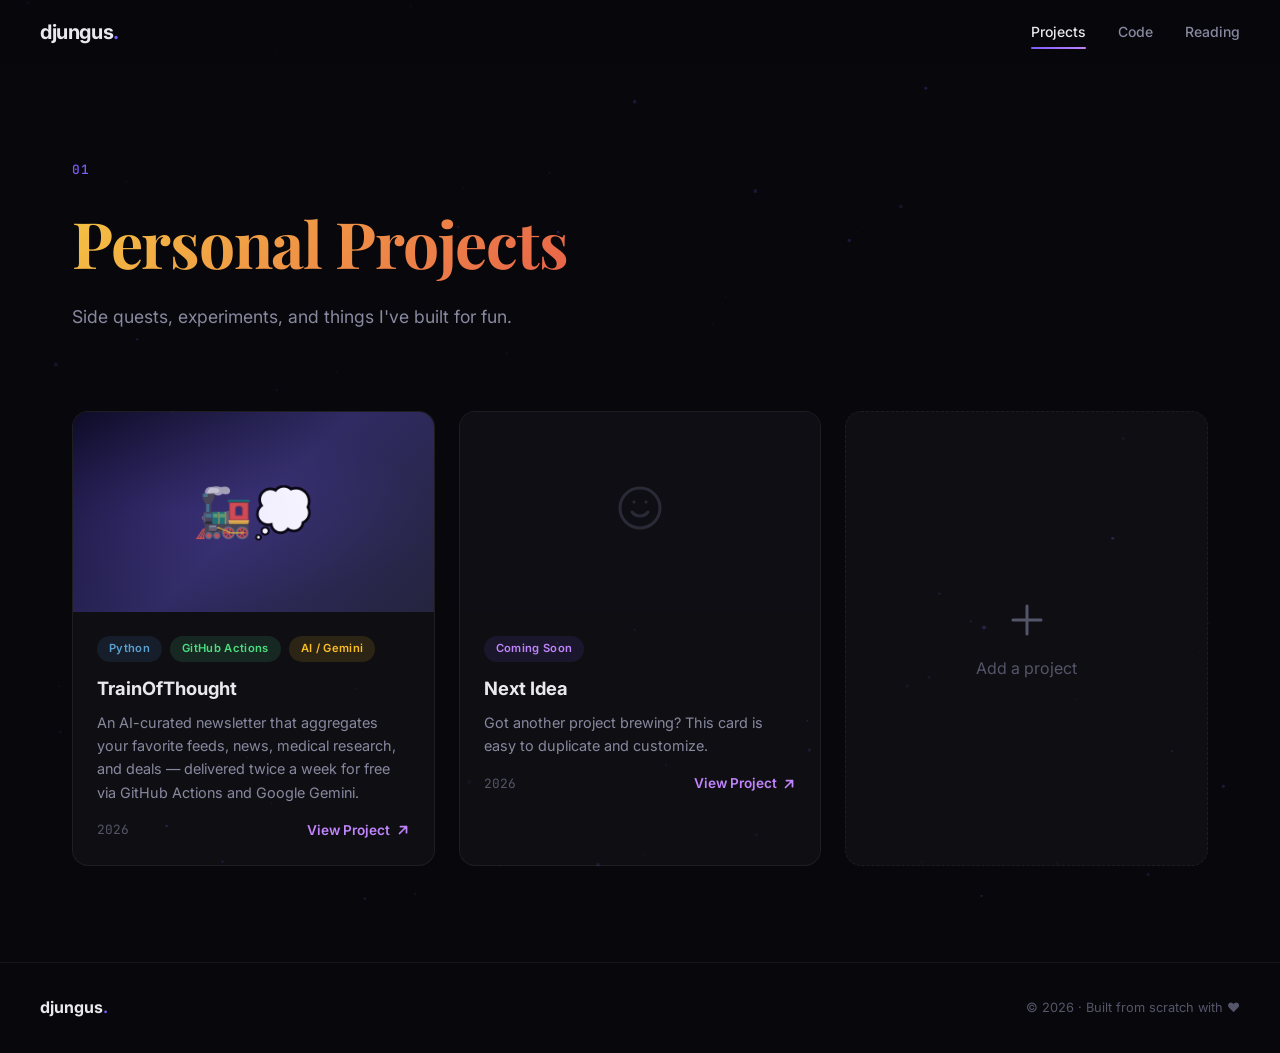
==== projects.html @ 618fcf69 "Restructure site: barebones landing page with nav cards, separate Projects/Code subpages, TrainOfTho" ====
<!DOCTYPE html>
<html lang="en">
<head>
  <meta charset="UTF-8">
  <meta name="viewport" content="width=device-width, initial-scale=1.0">
  <title>Projects — djungus</title>
  <meta name="description" content="Personal projects by djungus — side quests, experiments, and things built for fun.">
  <link rel="preconnect" href="https://fonts.googleapis.com">
  <link rel="preconnect" href="https://fonts.gstatic.com" crossorigin>
  <link href="https://fonts.googleapis.com/css2?family=Inter:wght@300;400;500;600;700;800&family=JetBrains+Mono:wght@400;500&family=Playfair+Display:wght@600;700&display=swap" rel="stylesheet">
  <link rel="stylesheet" href="style.css">
  <link rel="stylesheet" href="projects.css">
</head>
<body>
  <canvas id="bg-canvas"></canvas>

  <!-- Navigation -->
  <nav id="navbar">
    <div class="nav-inner">
      <a href="index.html" class="nav-logo">djungus<span class="logo-dot">.</span></a>
      <div class="nav-links">
        <a href="projects.html" class="nav-link active">Projects</a>
        <a href="code.html" class="nav-link">Code</a>
        <a href="reading.html" class="nav-link">Reading</a>
      </div>
      <button id="nav-toggle" class="nav-toggle" aria-label="Toggle navigation">
        <span></span><span></span><span></span>
      </button>
    </div>
    <div class="mobile-menu" id="mobile-menu">
      <a href="projects.html" class="mobile-link">Projects</a>
      <a href="code.html" class="mobile-link">Code</a>
      <a href="reading.html" class="mobile-link">Reading</a>
    </div>
  </nav>

  <!-- Page Header -->
  <header class="projects-hero">
    <span class="section-tag">01</span>
    <h1 class="projects-title">Personal Projects</h1>
    <p class="projects-subtitle">Side quests, experiments, and things I've built for fun.</p>
  </header>

  <!-- Main Content -->
  <main class="projects-main">
    <div class="projects-grid">

      <!-- TrainOfThought Card -->
      <article class="project-card" data-tilt>
        <div class="card-image">
          <div class="card-image-featured"></div>
        </div>
        <div class="card-content">
          <div class="card-tags">
            <span class="tag tag-python">Python</span>
            <span class="tag tag-actions">GitHub Actions</span>
            <span class="tag tag-ai">AI / Gemini</span>
          </div>
          <h3 class="card-title">TrainOfThought</h3>
          <p class="card-description">An AI-curated newsletter that aggregates your favorite feeds, news, medical research, and deals — delivered twice a week for free via GitHub Actions and Google Gemini.</p>
          <div class="card-footer">
            <span class="card-date">2026</span>
            <a href="https://github.com/djungus/trainofthought" class="card-link" target="_blank" rel="noopener">
              View Project
              <svg width="14" height="14" viewBox="0 0 16 16" fill="none"><path d="M4 12L12 4M12 4H5M12 4v7" stroke="currentColor" stroke-width="2" stroke-linecap="round" stroke-linejoin="round"/></svg>
            </a>
          </div>
        </div>
      </article>

      <!-- Placeholder Card -->
      <article class="project-card" data-tilt>
        <div class="card-image">
          <div class="card-image-placeholder">
            <svg width="48" height="48" viewBox="0 0 24 24" fill="none" stroke="currentColor" stroke-width="1.5" stroke-linecap="round" stroke-linejoin="round"><circle cx="12" cy="12" r="10"/><path d="M8 14s1.5 2 4 2 4-2 4-2"/><line x1="9" y1="9" x2="9.01" y2="9"/><line x1="15" y1="9" x2="15.01" y2="9"/></svg>
          </div>
        </div>
        <div class="card-content">
          <div class="card-tags">
            <span class="tag">Coming Soon</span>
          </div>
          <h3 class="card-title">Next Idea</h3>
          <p class="card-description">Got another project brewing? This card is easy to duplicate and customize.</p>
          <div class="card-footer">
            <span class="card-date">2026</span>
            <a href="#" class="card-link">
              View Project
              <svg width="14" height="14" viewBox="0 0 16 16" fill="none"><path d="M4 12L12 4M12 4H5M12 4v7" stroke="currentColor" stroke-width="2" stroke-linecap="round" stroke-linejoin="round"/></svg>
            </a>
          </div>
        </div>
      </article>

      <!-- Add More Card -->
      <article class="project-card add-card">
        <div class="add-card-inner">
          <svg width="48" height="48" viewBox="0 0 24 24" fill="none" stroke="currentColor" stroke-width="1.5" stroke-linecap="round" stroke-linejoin="round"><line x1="12" y1="5" x2="12" y2="19"/><line x1="5" y1="12" x2="19" y2="12"/></svg>
          <span>Add a project</span>
        </div>
      </article>

    </div>
  </main>

  <!-- Footer -->
  <footer class="footer">
    <div class="footer-inner">
      <span class="footer-logo">djungus<span class="logo-dot">.</span></span>
      <span class="footer-copy">© 2026 · Built from scratch with ♥</span>
    </div>
  </footer>

  <script src="script.js"></script>
</body>
</html>
---- style.css ----
/* ========== RESET & BASE ========== */
*, *::before, *::after { margin: 0; padding: 0; box-sizing: border-box; }

:root {
  --bg-primary: #08080c;
  --bg-secondary: #0e0e14;
  --bg-card: rgba(255,255,255,0.03);
  --bg-card-hover: rgba(255,255,255,0.06);
  --border: rgba(255,255,255,0.06);
  --border-hover: rgba(255,255,255,0.12);
  --text-primary: #e8e8ed;
  --text-secondary: #8888a0;
  --text-muted: #55556a;
  --accent-1: #7c5cfc;
  --accent-2: #c084fc;
  --accent-3: #38bdf8;
  --gradient: linear-gradient(135deg, var(--accent-1), var(--accent-2));
  --radius: 16px;
  --radius-sm: 10px;
  --transition: 0.3s cubic-bezier(0.4, 0, 0.2, 1);
  --font: 'Inter', -apple-system, BlinkMacSystemFont, sans-serif;
  --mono: 'JetBrains Mono', monospace;
}

html { scroll-behavior: smooth; scrollbar-width: thin; scrollbar-color: var(--accent-1) transparent; }
body { font-family: var(--font); background: var(--bg-primary); color: var(--text-primary); line-height: 1.6; overflow-x: hidden; }

::selection { background: var(--accent-1); color: #fff; }
::-webkit-scrollbar { width: 6px; }
::-webkit-scrollbar-track { background: transparent; }
::-webkit-scrollbar-thumb { background: var(--accent-1); border-radius: 3px; }

a { color: inherit; text-decoration: none; }

/* ========== BACKGROUND CANVAS ========== */
#bg-canvas { position: fixed; top: 0; left: 0; width: 100%; height: 100%; z-index: 0; pointer-events: none; opacity: 0.4; }

/* ========== NAVIGATION ========== */
#navbar {
  position: fixed; top: 0; left: 0; right: 0; z-index: 100;
  padding: 0 2rem;
  background: rgba(8,8,12,0.6);
  backdrop-filter: blur(20px); -webkit-backdrop-filter: blur(20px);
  border-bottom: 1px solid transparent;
  transition: var(--transition);
}
#navbar.scrolled { border-bottom-color: var(--border); background: rgba(8,8,12,0.85); }

.nav-inner { max-width: 1200px; margin: 0 auto; display: flex; align-items: center; justify-content: space-between; height: 64px; }

.nav-logo { font-size: 1.25rem; font-weight: 700; letter-spacing: -0.02em; transition: var(--transition); }
.nav-logo:hover { opacity: 0.8; }
.logo-dot { color: var(--accent-1); }

.nav-links { display: flex; gap: 2rem; }
.nav-link {
  font-size: 0.875rem; font-weight: 500; color: var(--text-secondary);
  transition: var(--transition); position: relative; padding: 0.25rem 0;
}
.nav-link::after {
  content: ''; position: absolute; bottom: -2px; left: 0; width: 0; height: 2px;
  background: var(--gradient); border-radius: 1px; transition: width 0.3s ease;
}
.nav-link:hover, .nav-link.active { color: var(--text-primary); }
.nav-link:hover::after, .nav-link.active::after { width: 100%; }

.nav-toggle { display: none; background: none; border: none; cursor: pointer; padding: 0.5rem; flex-direction: column; gap: 5px; }
.nav-toggle span { display: block; width: 22px; height: 2px; background: var(--text-primary); border-radius: 2px; transition: var(--transition); }

.mobile-menu {
  display: none; flex-direction: column; gap: 0; padding: 0.5rem 0 1rem;
  border-top: 1px solid var(--border); max-height: 0; overflow: hidden; transition: max-height 0.3s ease;
}
.mobile-menu.open { max-height: 300px; }
.mobile-link { padding: 0.75rem 0; font-size: 0.95rem; color: var(--text-secondary); transition: var(--transition); }
.mobile-link:hover { color: var(--text-primary); }

@media (max-width: 768px) {
  .nav-links { display: none; }
  .nav-toggle { display: flex; }
  .mobile-menu { display: flex; }
}

/* ========== SECTIONS ========== */
.section { position: relative; z-index: 1; padding: 8rem 2rem; min-height: 100vh; display: flex; align-items: center; justify-content: center; }
.section-alt { background: var(--bg-secondary); }
.section-inner { max-width: 1200px; width: 100%; margin: 0 auto; }

.section-header { margin-bottom: 4rem; }
.section-tag { font-family: var(--mono); font-size: 0.8rem; font-weight: 500; color: var(--accent-1); letter-spacing: 0.1em; display: block; margin-bottom: 0.75rem; }
.section-title { font-size: clamp(2rem, 4vw, 3rem); font-weight: 800; letter-spacing: -0.03em; margin-bottom: 0.75rem; }
.section-subtitle { font-size: 1.1rem; color: var(--text-secondary); max-width: 500px; }

/* ========== HERO ========== */
.hero-section { flex-direction: column; padding-top: 10rem; }
.hero-content { max-width: 800px; width: 100%; }

.hero-badge {
  display: inline-flex; align-items: center; gap: 0.5rem;
  padding: 0.4rem 1rem; border-radius: 999px;
  background: rgba(124,92,252,0.1); border: 1px solid rgba(124,92,252,0.2);
  font-size: 0.8rem; color: var(--accent-2); margin-bottom: 2rem;
  animation: fadeInUp 0.6s ease both;
}
.badge-dot { width: 6px; height: 6px; border-radius: 50%; background: var(--accent-2); animation: pulse 2s ease infinite; }

.hero-title {
  font-size: clamp(2.5rem, 6vw, 4.5rem); font-weight: 800;
  line-height: 1.1; letter-spacing: -0.04em; margin-bottom: 1.5rem;
}
.title-line { display: block; animation: fadeInUp 0.6s ease both; }
.title-line:nth-child(1) { animation-delay: 0.1s; }
.title-line:nth-child(2) { animation-delay: 0.2s; }

.gradient-text { background: var(--gradient); -webkit-background-clip: text; -webkit-text-fill-color: transparent; background-clip: text; }

.hero-subtitle { font-size: 1.2rem; color: var(--text-secondary); max-width: 560px; line-height: 1.7; margin-bottom: 2.5rem; animation: fadeInUp 0.6s ease 0.3s both; }

.hero-cta { display: flex; gap: 1rem; margin-bottom: 4rem; animation: fadeInUp 0.6s ease 0.4s both; flex-wrap: wrap; }

/* Buttons */
.btn {
  display: inline-flex; align-items: center; gap: 0.5rem;
  padding: 0.85rem 1.75rem; border-radius: var(--radius-sm);
  font-size: 0.95rem; font-weight: 600; font-family: var(--font);
  transition: var(--transition); cursor: pointer; border: none;
}
.btn-primary {
  background: var(--gradient); color: #fff;
  box-shadow: 0 4px 24px rgba(124,92,252,0.3);
}
.btn-primary:hover { transform: translateY(-2px); box-shadow: 0 8px 32px rgba(124,92,252,0.4); }
.btn-ghost {
  background: transparent; color: var(--text-primary);
  border: 1px solid var(--border-hover);
}
.btn-ghost:hover { border-color: var(--accent-1); color: var(--accent-2); }

/* Stats */
.hero-stats {
  display: flex; align-items: center; gap: 2.5rem;
  animation: fadeInUp 0.6s ease 0.5s both;
}
.stat-number { font-size: 2rem; font-weight: 800; display: block; background: var(--gradient); -webkit-background-clip: text; -webkit-text-fill-color: transparent; background-clip: text; }
.stat-label { font-size: 0.8rem; color: var(--text-muted); text-transform: uppercase; letter-spacing: 0.1em; }
.stat-divider { width: 1px; height: 40px; background: var(--border); }

/* Scroll indicator */
.scroll-indicator {
  position: absolute; bottom: 2rem; left: 50%; transform: translateX(-50%);
  display: flex; flex-direction: column; align-items: center; gap: 0.5rem;
  color: var(--text-muted); font-size: 0.7rem; letter-spacing: 0.15em; text-transform: uppercase;
  animation: fadeInUp 0.6s ease 0.7s both;
}
.scroll-line { width: 1px; height: 40px; background: linear-gradient(to bottom, var(--accent-1), transparent); animation: scrollPulse 2s ease infinite; }

/* ========== LANDING NAVIGATION CARDS ========== */
.landing-cards {
  display: flex; flex-direction: column; gap: 1rem;
  max-width: 560px;
  animation: fadeInUp 0.6s ease 0.5s both;
}

.landing-card {
  display: flex; align-items: center; gap: 1.25rem;
  padding: 1.25rem 1.5rem;
  background: var(--bg-card);
  border: 1px solid var(--border);
  border-radius: var(--radius);
  transition: var(--transition);
  cursor: pointer;
  text-decoration: none;
  color: inherit;
}
.landing-card:hover {
  background: var(--bg-card-hover);
  border-color: var(--border-hover);
  transform: translateX(6px);
}
.landing-card:hover .landing-card-icon { color: var(--accent-2); }
.landing-card:hover .landing-card-arrow { opacity: 1; transform: translateX(4px); }

.landing-card-icon {
  flex-shrink: 0;
  width: 48px; height: 48px;
  display: flex; align-items: center; justify-content: center;
  border-radius: 12px;
  background: rgba(124, 92, 252, 0.08);
  color: var(--text-muted);
  transition: var(--transition);
}

.landing-card-text { flex: 1; min-width: 0; }
.landing-card-text h3 {
  font-size: 1rem; font-weight: 700;
  margin-bottom: 0.2rem;
}
.landing-card-text p {
  font-size: 0.85rem; color: var(--text-secondary);
  line-height: 1.4;
}

.landing-card-arrow {
  flex-shrink: 0;
  color: var(--text-muted);
  opacity: 0;
  transition: var(--transition);
}

/* ========== FOOTER ========== */
.footer { position: relative; z-index: 1; padding: 2rem; border-top: 1px solid var(--border); }
.footer-inner { max-width: 1200px; margin: 0 auto; display: flex; align-items: center; justify-content: space-between; }
.footer-logo { font-size: 1rem; font-weight: 700; }
.footer-copy { font-size: 0.8rem; color: var(--text-muted); }

/* ========== ANIMATIONS ========== */
@keyframes fadeInUp { from { opacity: 0; transform: translateY(20px); } to { opacity: 1; transform: translateY(0); } }
@keyframes pulse { 0%, 100% { opacity: 1; } 50% { opacity: 0.4; } }
@keyframes scrollPulse { 0%, 100% { opacity: 1; transform: scaleY(1); } 50% { opacity: 0.4; transform: scaleY(0.6); } }

/* Scroll reveal */
.reveal { opacity: 0; transform: translateY(30px); transition: opacity 0.6s ease, transform 0.6s ease; }
.reveal.visible { opacity: 1; transform: translateY(0); }

/* ========== RESPONSIVE ========== */
@media (max-width: 768px) {
  .section { padding: 5rem 1.25rem; }
  .hero-section { padding-top: 7rem; }
  .landing-cards { max-width: 100%; }
  .footer-inner { flex-direction: column; gap: 0.5rem; text-align: center; }
  .scroll-indicator { display: none; }
}

@media (max-width: 480px) {
  #navbar { padding: 0 1rem; }
  .hero-title { font-size: 2rem; }
  .hero-subtitle { font-size: 1rem; }
  .section-title { font-size: 1.75rem; }
}
---- projects.css ----
/* ========== PROJECTS PAGE HERO ========== */
.projects-hero {
  position: relative; z-index: 1;
  padding: 10rem 2rem 3rem;
  max-width: 1200px; margin: 0 auto;
  animation: fadeInUp 0.6s ease both;
}
.projects-title {
  font-family: 'Playfair Display', serif;
  font-size: clamp(2.5rem, 5vw, 4rem);
  font-weight: 700; letter-spacing: -0.02em;
  margin-bottom: 0.5rem;
  background: linear-gradient(135deg, #f5c542, #e85d4a, #c084fc);
  -webkit-background-clip: text; -webkit-text-fill-color: transparent;
  background-clip: text;
}
.projects-subtitle { font-size: 1.1rem; color: var(--text-secondary); max-width: 500px; }

/* ========== PROJECTS MAIN ========== */
.projects-main {
  position: relative; z-index: 1;
  padding: 2rem 2rem 6rem;
  max-width: 1200px; margin: 0 auto;
}

/* ========== PROJECT CARDS GRID ========== */
.projects-grid { display: grid; grid-template-columns: repeat(auto-fill, minmax(340px, 1fr)); gap: 1.5rem; }

.project-card {
  background: var(--bg-card); border: 1px solid var(--border);
  border-radius: var(--radius); overflow: hidden;
  transition: var(--transition); cursor: pointer;
}
.project-card:hover { background: var(--bg-card-hover); border-color: var(--border-hover); transform: translateY(-4px); }

.card-image { height: 200px; background: var(--bg-secondary); display: flex; align-items: center; justify-content: center; overflow: hidden; }
.card-image-placeholder { color: var(--text-muted); opacity: 0.4; }

/* TrainOfThought featured image */
.card-image-featured {
  width: 100%; height: 100%;
  display: flex; align-items: center; justify-content: center;
  background: linear-gradient(135deg, #0f0c29 0%, #302b63 50%, #24243e 100%);
  position: relative;
  overflow: hidden;
}
.card-image-featured::before {
  content: '🚂💭';
  font-size: 3rem;
  filter: grayscale(0.2);
  animation: float 3s ease-in-out infinite;
}
.card-image-featured::after {
  content: '';
  position: absolute;
  inset: 0;
  background: radial-gradient(ellipse at 30% 50%, rgba(124, 92, 252, 0.15), transparent 70%);
}
@keyframes float {
  0%, 100% { transform: translateY(0); }
  50% { transform: translateY(-8px); }
}

.card-content { padding: 1.5rem; }
.card-tags { display: flex; gap: 0.5rem; margin-bottom: 0.75rem; flex-wrap: wrap; }
.tag { font-size: 0.7rem; font-weight: 600; padding: 0.25rem 0.75rem; border-radius: 999px; background: rgba(124,92,252,0.1); color: var(--accent-2); letter-spacing: 0.03em; }
.tag-python { background: rgba(55, 118, 171, 0.15); color: #5ba0d0; }
.tag-ai { background: rgba(251, 191, 36, 0.12); color: #fbbf24; }
.tag-actions { background: rgba(74, 222, 128, 0.12); color: #4ade80; }

.card-title { font-size: 1.15rem; font-weight: 700; margin-bottom: 0.5rem; }
.card-description { font-size: 0.9rem; color: var(--text-secondary); line-height: 1.6; margin-bottom: 1rem; }
.card-footer { display: flex; align-items: center; justify-content: space-between; }
.card-date { font-size: 0.8rem; color: var(--text-muted); font-family: var(--mono); }
.card-link {
  display: inline-flex; align-items: center; gap: 0.35rem;
  font-size: 0.85rem; font-weight: 600; color: var(--accent-2);
  transition: var(--transition);
}
.card-link:hover { gap: 0.6rem; }

/* Add card */
.add-card { border-style: dashed; display: flex; align-items: center; justify-content: center; min-height: 300px; }
.add-card-inner { display: flex; flex-direction: column; align-items: center; gap: 0.75rem; color: var(--text-muted); transition: var(--transition); }
.add-card:hover .add-card-inner { color: var(--accent-2); }

/* ========== RESPONSIVE ========== */
@media (max-width: 768px) {
  .projects-grid { grid-template-columns: 1fr; }
}
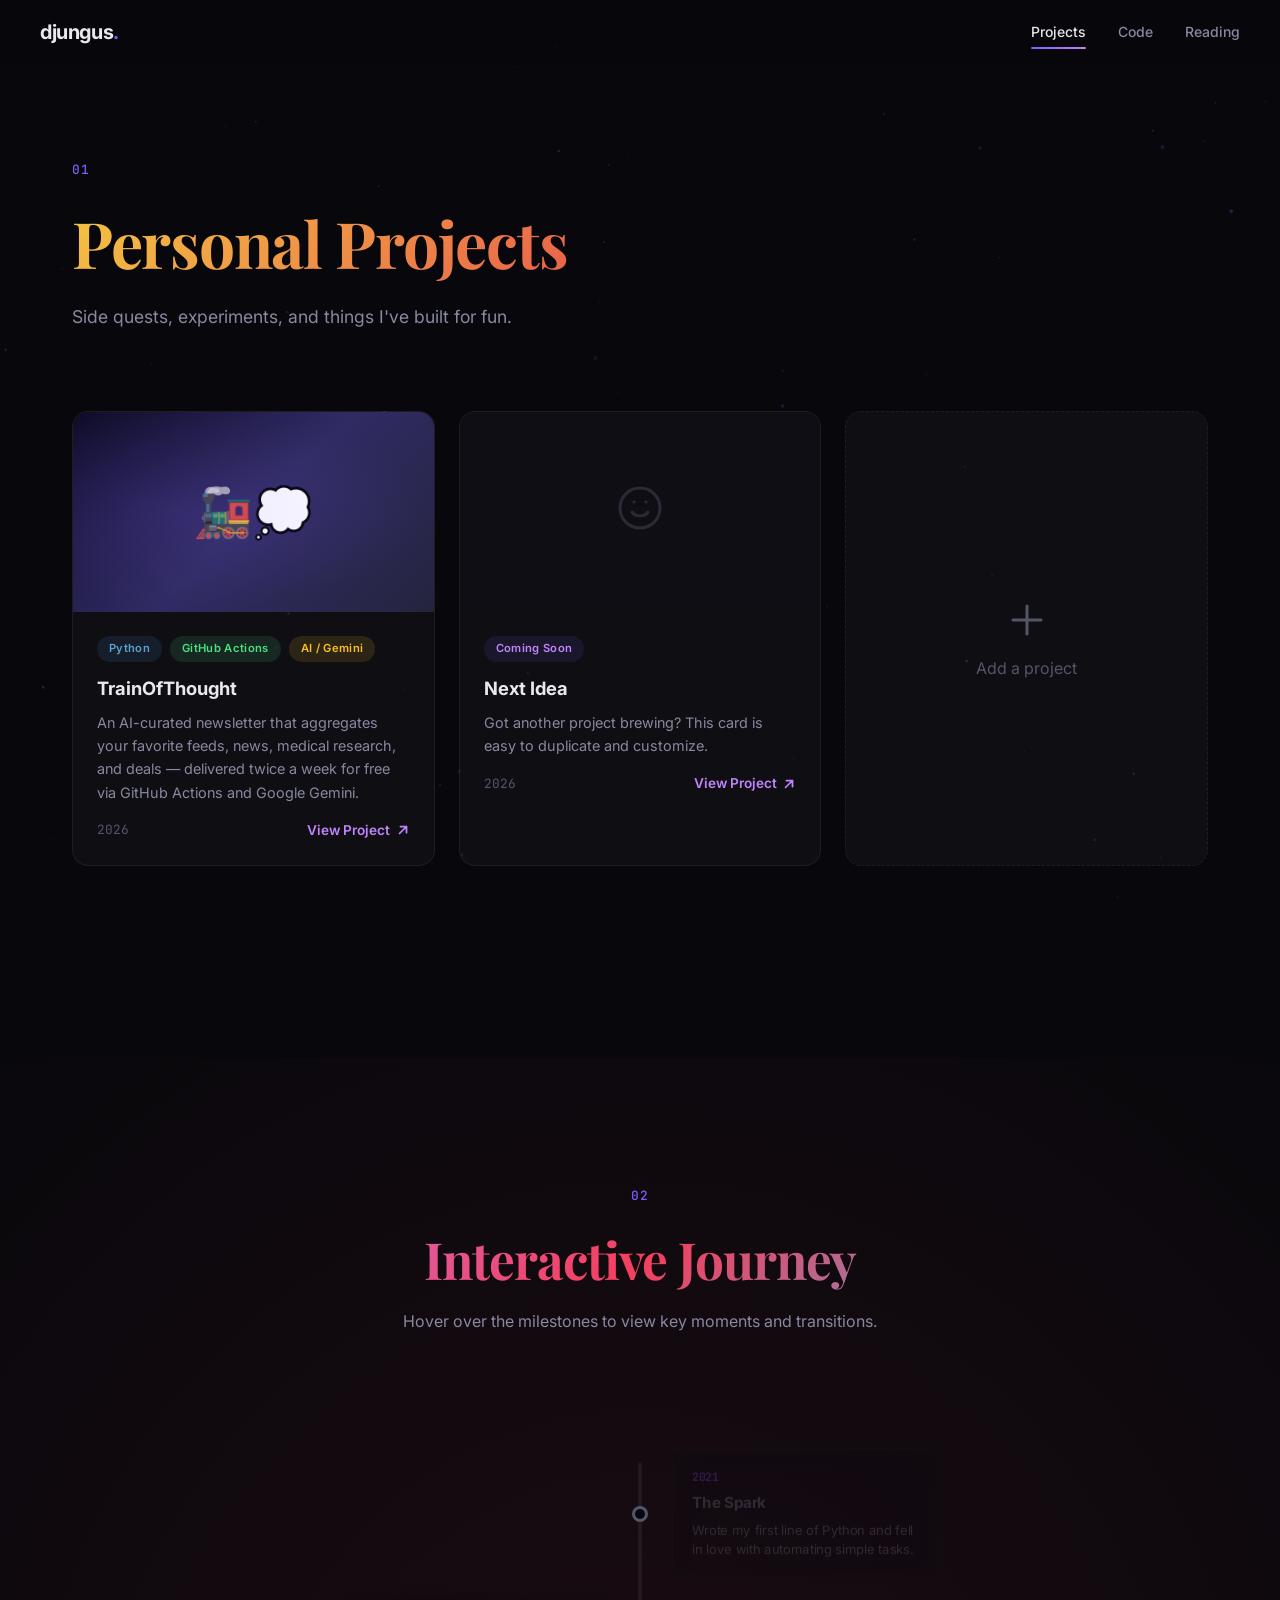
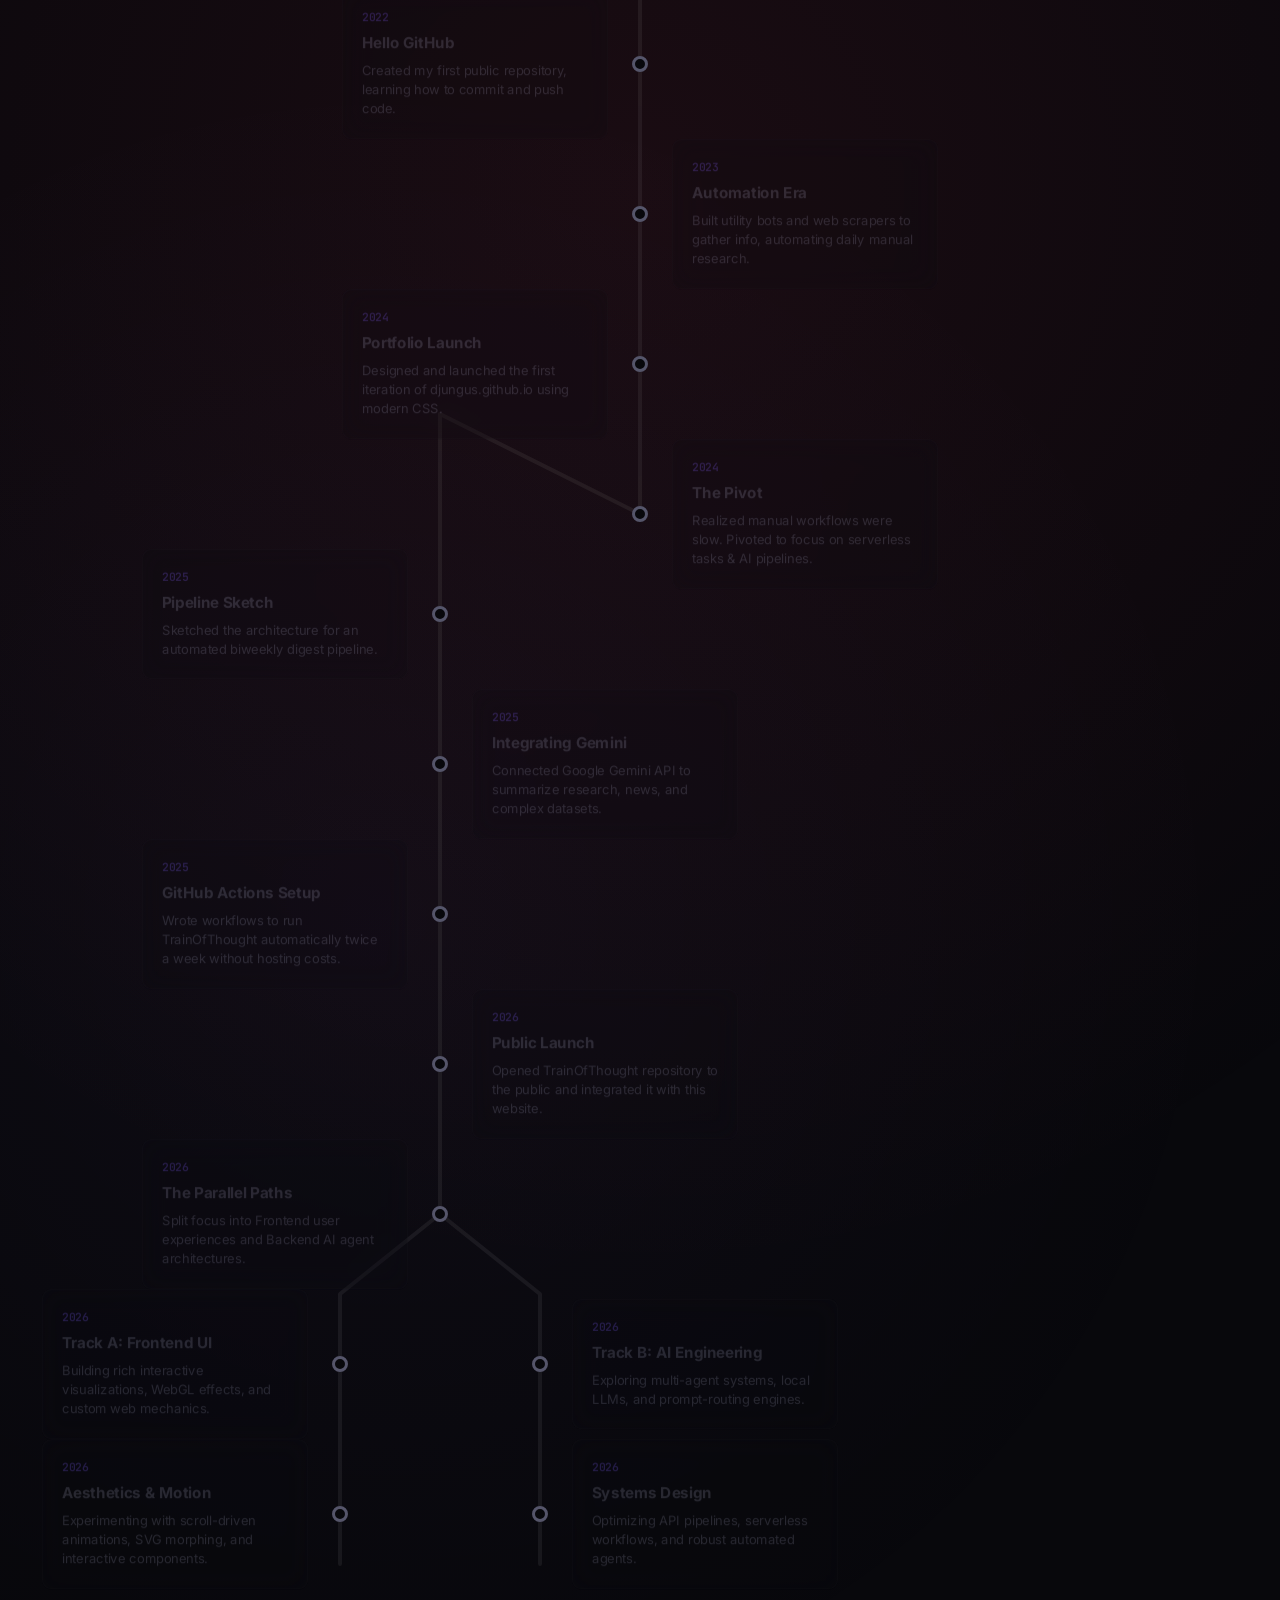
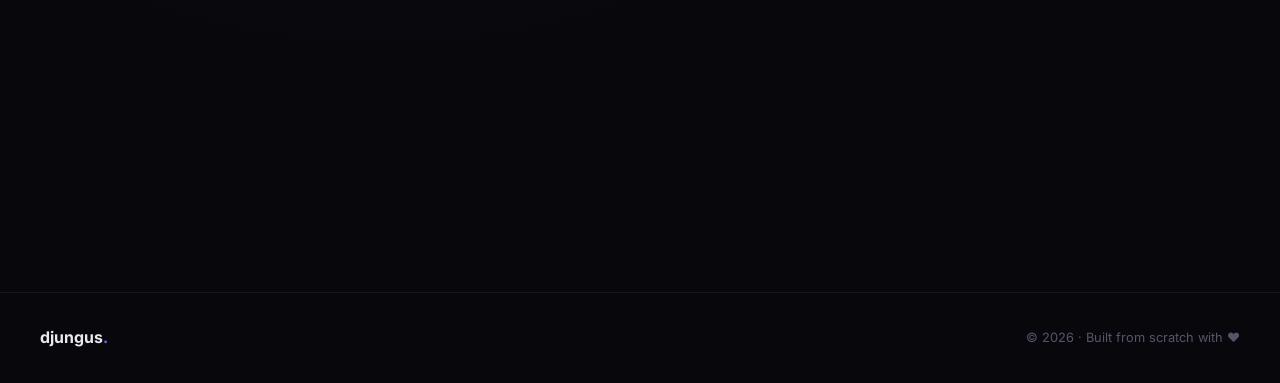
==== commit c2820999: "Add vertical interactive scrolling timeline to projects page with pivot shift and parallel track spl" ====
--- a/projects.html
+++ b/projects.html
@@ -102,6 +102,167 @@
     </div>
   </main>
 
+  <!-- Timeline Section -->
+  <section class="timeline-section" id="timeline-sec">
+    <div class="timeline-header">
+      <span class="section-tag">02</span>
+      <h2 class="timeline-main-title">Interactive Journey</h2>
+      <p class="timeline-subtitle">Hover over the milestones to view key moments and transitions.</p>
+    </div>
+    
+    <div class="timeline-wrapper">
+      <div class="timeline-container" id="timeline-container">
+        <svg class="timeline-svg" viewBox="0 0 800 1850" fill="none" xmlns="http://www.w3.org/2000/svg">
+          <!-- Background Track -->
+          <path class="timeline-track" d="M400,50 L400,700 L200,600 L200,1400 M200,1400 L100,1480 L100,1750 M200,1400 L300,1480 L300,1750" />
+          <!-- Active Track -->
+          <path class="timeline-progress" id="timeline-progress" d="M400,50 L400,700 L200,600 L200,1400 M200,1400 L100,1480 L100,1750 M200,1400 L300,1480 L300,1750" />
+        </svg>
+        
+        <!-- Node 1 -->
+        <div class="timeline-node-item" style="left: 400px; top: 100px;" data-node="1" data-side="right">
+          <div class="node-dot"></div>
+          <div class="node-blurb">
+            <span class="node-year">2021</span>
+            <h4>The Spark</h4>
+            <p>Wrote my first line of Python and fell in love with automating simple tasks.</p>
+          </div>
+        </div>
+        
+        <!-- Node 2 -->
+        <div class="timeline-node-item" style="left: 400px; top: 250px;" data-node="2" data-side="left">
+          <div class="node-dot"></div>
+          <div class="node-blurb">
+            <span class="node-year">2022</span>
+            <h4>Hello GitHub</h4>
+            <p>Created my first public repository, learning how to commit and push code.</p>
+          </div>
+        </div>
+        
+        <!-- Node 3 -->
+        <div class="timeline-node-item" style="left: 400px; top: 400px;" data-node="3" data-side="right">
+          <div class="node-dot"></div>
+          <div class="node-blurb">
+            <span class="node-year">2023</span>
+            <h4>Automation Era</h4>
+            <p>Built utility bots and web scrapers to gather info, automating daily manual research.</p>
+          </div>
+        </div>
+        
+        <!-- Node 4 -->
+        <div class="timeline-node-item" style="left: 400px; top: 550px;" data-node="4" data-side="left">
+          <div class="node-dot"></div>
+          <div class="node-blurb">
+            <span class="node-year">2024</span>
+            <h4>Portfolio Launch</h4>
+            <p>Designed and launched the first iteration of djungus.github.io using modern CSS.</p>
+          </div>
+        </div>
+        
+        <!-- Node 5 -->
+        <div class="timeline-node-item" style="left: 400px; top: 700px;" data-node="5" data-side="right">
+          <div class="node-dot"></div>
+          <div class="node-blurb">
+            <span class="node-year">2024</span>
+            <h4>The Pivot</h4>
+            <p>Realized manual workflows were slow. Pivoted to focus on serverless tasks & AI pipelines.</p>
+          </div>
+        </div>
+        
+        <!-- Node 6 -->
+        <div class="timeline-node-item" style="left: 200px; top: 800px;" data-node="6" data-side="left">
+          <div class="node-dot"></div>
+          <div class="node-blurb">
+            <span class="node-year">2025</span>
+            <h4>Pipeline Sketch</h4>
+            <p>Sketched the architecture for an automated biweekly digest pipeline.</p>
+          </div>
+        </div>
+        
+        <!-- Node 7 -->
+        <div class="timeline-node-item" style="left: 200px; top: 950px;" data-node="7" data-side="right">
+          <div class="node-dot"></div>
+          <div class="node-blurb">
+            <span class="node-year">2025</span>
+            <h4>Integrating Gemini</h4>
+            <p>Connected Google Gemini API to summarize research, news, and complex datasets.</p>
+          </div>
+        </div>
+        
+        <!-- Node 8 -->
+        <div class="timeline-node-item" style="left: 200px; top: 1100px;" data-node="8" data-side="left">
+          <div class="node-dot"></div>
+          <div class="node-blurb">
+            <span class="node-year">2025</span>
+            <h4>GitHub Actions Setup</h4>
+            <p>Wrote workflows to run TrainOfThought automatically twice a week without hosting costs.</p>
+          </div>
+        </div>
+        
+        <!-- Node 9 -->
+        <div class="timeline-node-item" style="left: 200px; top: 1250px;" data-node="9" data-side="right">
+          <div class="node-dot"></div>
+          <div class="node-blurb">
+            <span class="node-year">2026</span>
+            <h4>Public Launch</h4>
+            <p>Opened TrainOfThought repository to the public and integrated it with this website.</p>
+          </div>
+        </div>
+        
+        <!-- Node 10 -->
+        <div class="timeline-node-item" style="left: 200px; top: 1400px;" data-node="10" data-side="left">
+          <div class="node-dot"></div>
+          <div class="node-blurb">
+            <span class="node-year">2026</span>
+            <h4>The Parallel Paths</h4>
+            <p>Split focus into Frontend user experiences and Backend AI agent architectures.</p>
+          </div>
+        </div>
+        
+        <!-- Node 11a -->
+        <div class="timeline-node-item parallel" style="left: 100px; top: 1550px;" data-node="11a" data-side="left">
+          <div class="node-dot"></div>
+          <div class="node-blurb">
+            <span class="node-year">2026</span>
+            <h4>Track A: Frontend UI</h4>
+            <p>Building rich interactive visualizations, WebGL effects, and custom web mechanics.</p>
+          </div>
+        </div>
+        
+        <!-- Node 11b -->
+        <div class="timeline-node-item parallel" style="left: 300px; top: 1550px;" data-node="11b" data-side="right">
+          <div class="node-dot"></div>
+          <div class="node-blurb">
+            <span class="node-year">2026</span>
+            <h4>Track B: AI Engineering</h4>
+            <p>Exploring multi-agent systems, local LLMs, and prompt-routing engines.</p>
+          </div>
+        </div>
+        
+        <!-- Node 12a -->
+        <div class="timeline-node-item parallel" style="left: 100px; top: 1700px;" data-node="12a" data-side="left">
+          <div class="node-dot"></div>
+          <div class="node-blurb">
+            <span class="node-year">2026</span>
+            <h4>Aesthetics & Motion</h4>
+            <p>Experimenting with scroll-driven animations, SVG morphing, and interactive components.</p>
+          </div>
+        </div>
+        
+        <!-- Node 12b -->
+        <div class="timeline-node-item parallel" style="left: 300px; top: 1700px;" data-node="12b" data-side="right">
+          <div class="node-dot"></div>
+          <div class="node-blurb">
+            <span class="node-year">2026</span>
+            <h4>Systems Design</h4>
+            <p>Optimizing API pipelines, serverless workflows, and robust automated agents.</p>
+          </div>
+        </div>
+      </div>
+    </div>
+  </section>
+
+
   <!-- Footer -->
   <footer class="footer">
     <div class="footer-inner">
--- a/projects.css
+++ b/projects.css
@@ -88,3 +88,291 @@
 @media (max-width: 768px) {
   .projects-grid { grid-template-columns: 1fr; }
 }
+
+/* ========== TIMELINE SECTION ========== */
+.timeline-section {
+  position: relative;
+  z-index: 1;
+  padding: 8rem 2rem;
+  margin-top: 6rem;
+  overflow: hidden;
+  transition: background 1s ease;
+}
+
+/* Pink to Blue Background Glow Layers */
+.timeline-section::before,
+.timeline-section::after {
+  content: '';
+  position: absolute;
+  inset: 0;
+  pointer-events: none;
+  z-index: -1;
+  transition: opacity 1.2s ease-in-out;
+}
+
+/* Pink / Rose Glow Theme (Default Top) */
+.timeline-section::before {
+  background: radial-gradient(circle at 50% 30%, rgba(244, 63, 94, 0.08) 0%, transparent 60%),
+              radial-gradient(circle at 30% 60%, rgba(192, 132, 252, 0.04) 0%, transparent 50%);
+  opacity: 1;
+}
+
+/* Blue Glow Theme (Active when class is added) */
+.timeline-section::after {
+  background: radial-gradient(circle at 50% 70%, rgba(59, 130, 246, 0.08) 0%, transparent 60%),
+              radial-gradient(circle at 70% 40%, rgba(56, 189, 248, 0.04) 0%, transparent 50%);
+  opacity: 0;
+}
+
+.timeline-section.state-blue::before { opacity: 0; }
+.timeline-section.state-blue::after { opacity: 1; }
+
+.timeline-header {
+  text-align: center;
+  margin-bottom: 5rem;
+}
+.timeline-main-title {
+  font-family: 'Playfair Display', serif;
+  font-size: clamp(2.2rem, 4vw, 3.2rem);
+  font-weight: 700;
+  letter-spacing: -0.02em;
+  margin-bottom: 0.5rem;
+  background: linear-gradient(135deg, var(--accent-2), #f43f5e, var(--accent-3));
+  -webkit-background-clip: text; -webkit-text-fill-color: transparent;
+  background-clip: text;
+}
+.timeline-subtitle {
+  font-size: 1rem;
+  color: var(--text-secondary);
+  max-width: 500px;
+  margin: 0 auto;
+}
+
+/* Timeline Track Wrapper & SVG */
+.timeline-wrapper {
+  position: relative;
+  width: 100%;
+  max-width: 1200px;
+  margin: 0 auto;
+  min-height: 1950px;
+  display: flex;
+  justify-content: center;
+}
+
+.timeline-container {
+  position: relative;
+  width: 800px;
+  height: 1850px;
+  transition: transform 1.2s cubic-bezier(0.25, 1, 0.5, 1);
+  transform-origin: center top;
+}
+
+.timeline-svg {
+  position: absolute;
+  top: 0;
+  left: 0;
+  width: 100%;
+  height: 100%;
+  overflow: visible;
+  pointer-events: none;
+}
+
+.timeline-track {
+  stroke: rgba(255, 255, 255, 0.06);
+  stroke-width: 4px;
+  stroke-linecap: round;
+  stroke-linejoin: round;
+}
+
+.timeline-progress {
+  stroke: url(#timeline-grad);
+  stroke-width: 4px;
+  stroke-linecap: round;
+  stroke-linejoin: round;
+  stroke-dasharray: 6000;
+  stroke-dashoffset: 6000;
+  transition: stroke-dashoffset 0.1s linear;
+  filter: drop-shadow(0 0 8px rgba(124, 92, 252, 0.4));
+}
+
+/* Gradient for the timeline line */
+svg.timeline-svg {
+  --grad-start: var(--accent-2);
+  --grad-mid: #f43f5e;
+  --grad-end: var(--accent-3);
+}
+
+/* Nodes & Interactivity */
+.timeline-node-item {
+  position: absolute;
+  transform: translate(-50%, -50%);
+  z-index: 10;
+  cursor: pointer;
+}
+
+.node-dot {
+  width: 16px;
+  height: 16px;
+  border-radius: 50%;
+  background: var(--bg-primary);
+  border: 3px solid var(--text-muted);
+  box-shadow: 0 0 0 0px rgba(255,255,255,0);
+  transition: var(--transition), border-color 0.4s ease;
+}
+
+.timeline-node-item:hover .node-dot,
+.timeline-node-item.active .node-dot {
+  border-color: var(--accent-2);
+  background: #ffffff;
+  transform: scale(1.25);
+  box-shadow: 0 0 15px var(--accent-2);
+}
+
+/* Node Blurbs */
+.node-blurb {
+  position: absolute;
+  width: 280px;
+  padding: 1.25rem;
+  background: rgba(14, 14, 20, 0.7);
+  backdrop-filter: blur(12px);
+  -webkit-backdrop-filter: blur(12px);
+  border: 1px solid var(--border);
+  border-radius: var(--radius-sm);
+  opacity: 0.25;
+  transform: translateY(-50%) scale(0.95);
+  transition: all 0.4s cubic-bezier(0.25, 1, 0.5, 1);
+  pointer-events: none;
+}
+
+.timeline-node-item[data-side="left"] .node-blurb {
+  right: 40px;
+  top: 50%;
+  transform-origin: right center;
+}
+
+.timeline-node-item[data-side="right"] .node-blurb {
+  left: 40px;
+  top: 50%;
+  transform-origin: left center;
+}
+
+.timeline-node-item:hover .node-blurb,
+.timeline-node-item.active .node-blurb {
+  opacity: 1;
+  transform: translateY(-50%) scale(1);
+  pointer-events: auto;
+  border-color: rgba(255, 255, 255, 0.15);
+  box-shadow: 0 10px 30px rgba(0, 0, 0, 0.4),
+              inset 0 1px 0 rgba(255,255,255,0.05);
+}
+
+/* Custom coloring based on side/status */
+.timeline-node-item:hover .node-blurb h4,
+.timeline-node-item.active .node-blurb h4 {
+  color: var(--text-primary);
+}
+
+.timeline-section.state-blue .timeline-node-item:hover .node-dot,
+.timeline-section.state-blue .timeline-node-item.active .node-dot {
+  border-color: var(--accent-3);
+  box-shadow: 0 0 15px var(--accent-3);
+}
+
+.node-year {
+  font-family: var(--mono);
+  font-size: 0.75rem;
+  font-weight: 600;
+  color: var(--accent-1);
+  display: block;
+  margin-bottom: 0.25rem;
+}
+
+.timeline-section.state-blue .node-year {
+  color: var(--accent-3);
+}
+
+.node-blurb h4 {
+  font-size: 1rem;
+  font-weight: 700;
+  margin-bottom: 0.35rem;
+  color: var(--text-secondary);
+  transition: color 0.3s ease;
+}
+
+.node-blurb p {
+  font-size: 0.85rem;
+  color: var(--text-secondary);
+  line-height: 1.5;
+}
+
+/* Parallel styles */
+.timeline-node-item.parallel .node-dot {
+  border-color: var(--text-muted);
+}
+
+/* Mobile Responsive Styling for Timeline */
+@media (max-width: 900px) {
+  .timeline-wrapper {
+    min-height: auto;
+    padding: 0 1rem;
+  }
+  
+  .timeline-container {
+    width: 100%;
+    height: auto;
+    display: flex;
+    flex-direction: column;
+    gap: 2.5rem;
+    transform: none !important; /* Disable shift on mobile */
+  }
+
+  .timeline-svg {
+    display: none; /* Hide complex path on mobile, use simple CSS borders */
+  }
+
+  .timeline-node-item {
+    position: relative;
+    left: auto !important;
+    top: auto !important;
+    transform: none !important;
+    display: flex;
+    gap: 1.5rem;
+    align-items: flex-start;
+    width: 100%;
+  }
+
+  .node-dot {
+    flex-shrink: 0;
+    margin-top: 0.5rem;
+    position: relative;
+  }
+
+  .node-dot::after {
+    content: '';
+    position: absolute;
+    top: 16px;
+    left: 50%;
+    transform: translateX(-50%);
+    width: 2px;
+    height: 3rem;
+    background: var(--border);
+    z-index: -1;
+  }
+
+  .timeline-node-item:last-child .node-dot::after {
+    display: none;
+  }
+
+  .node-blurb {
+    position: relative;
+    width: 100%;
+    left: auto !important;
+    right: auto !important;
+    top: auto !important;
+    transform: none !important;
+    opacity: 1;
+    pointer-events: auto;
+    background: var(--bg-card);
+  }
+}
+
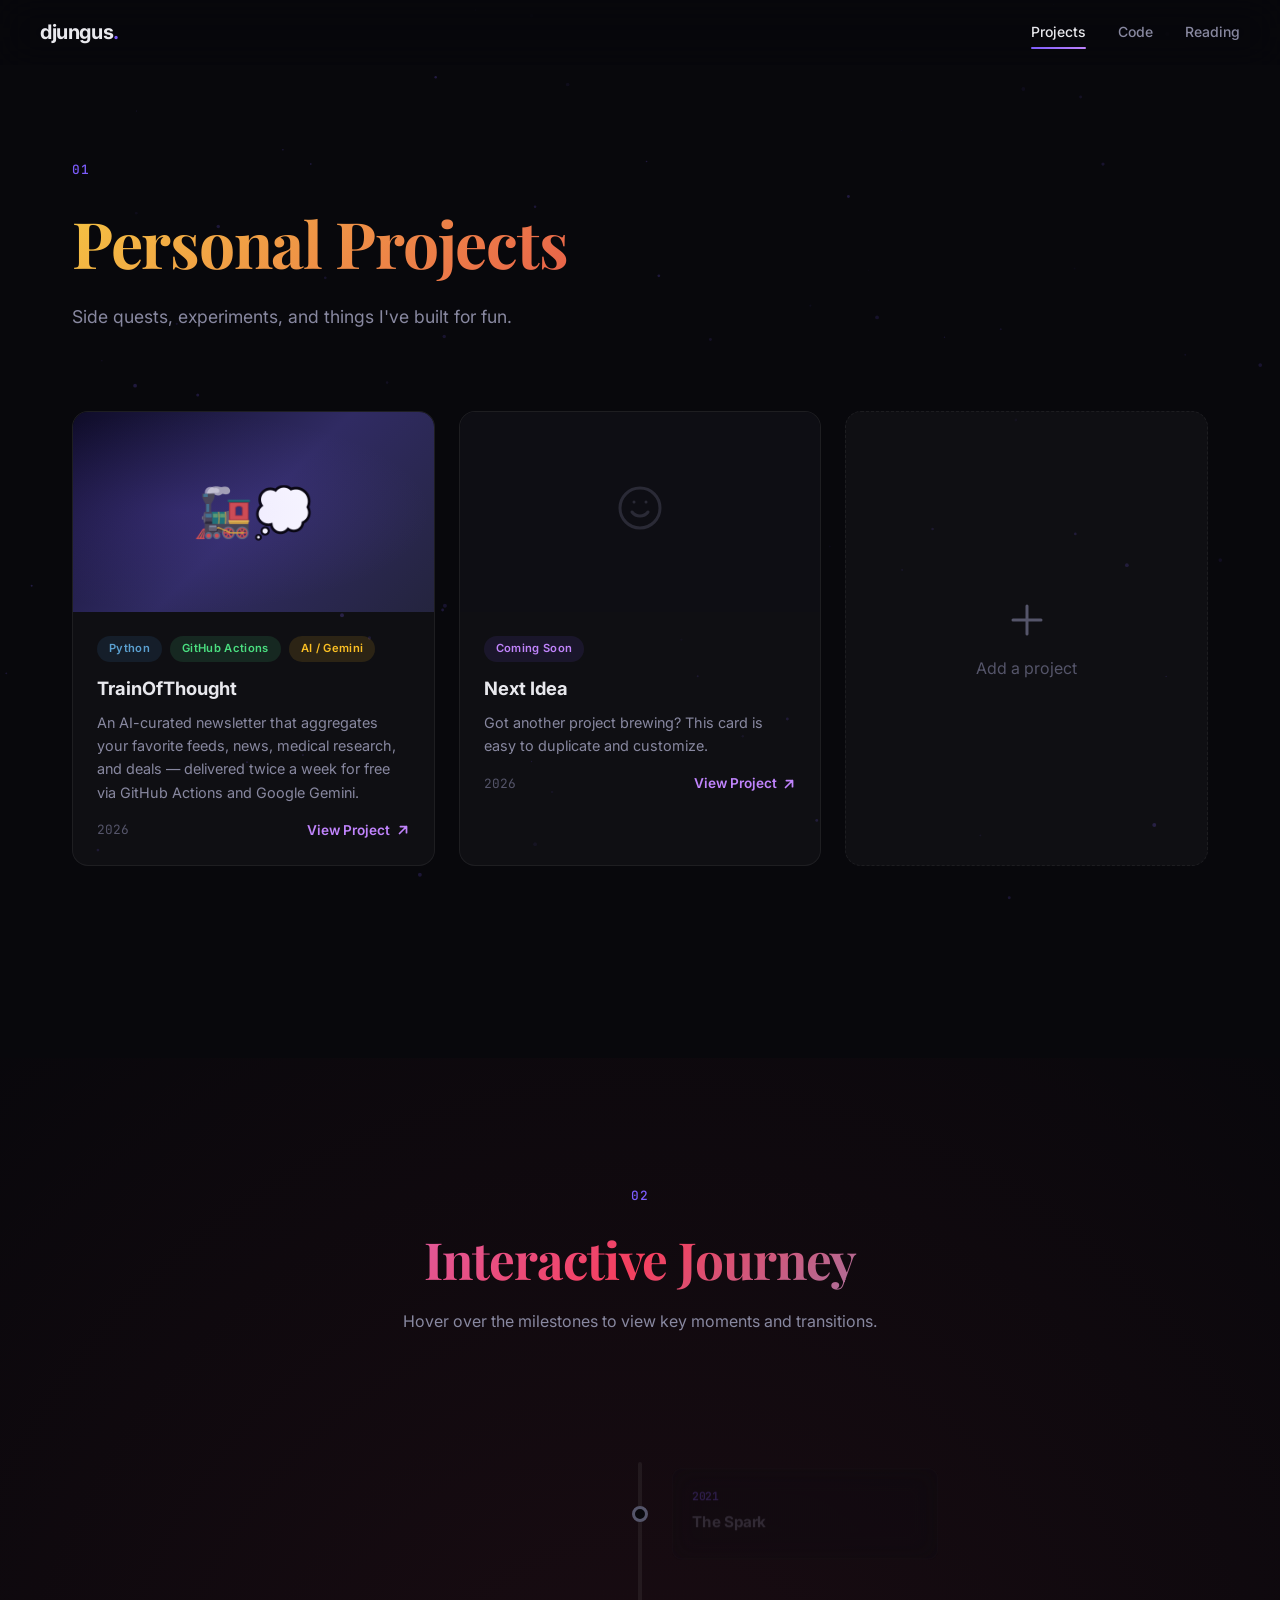
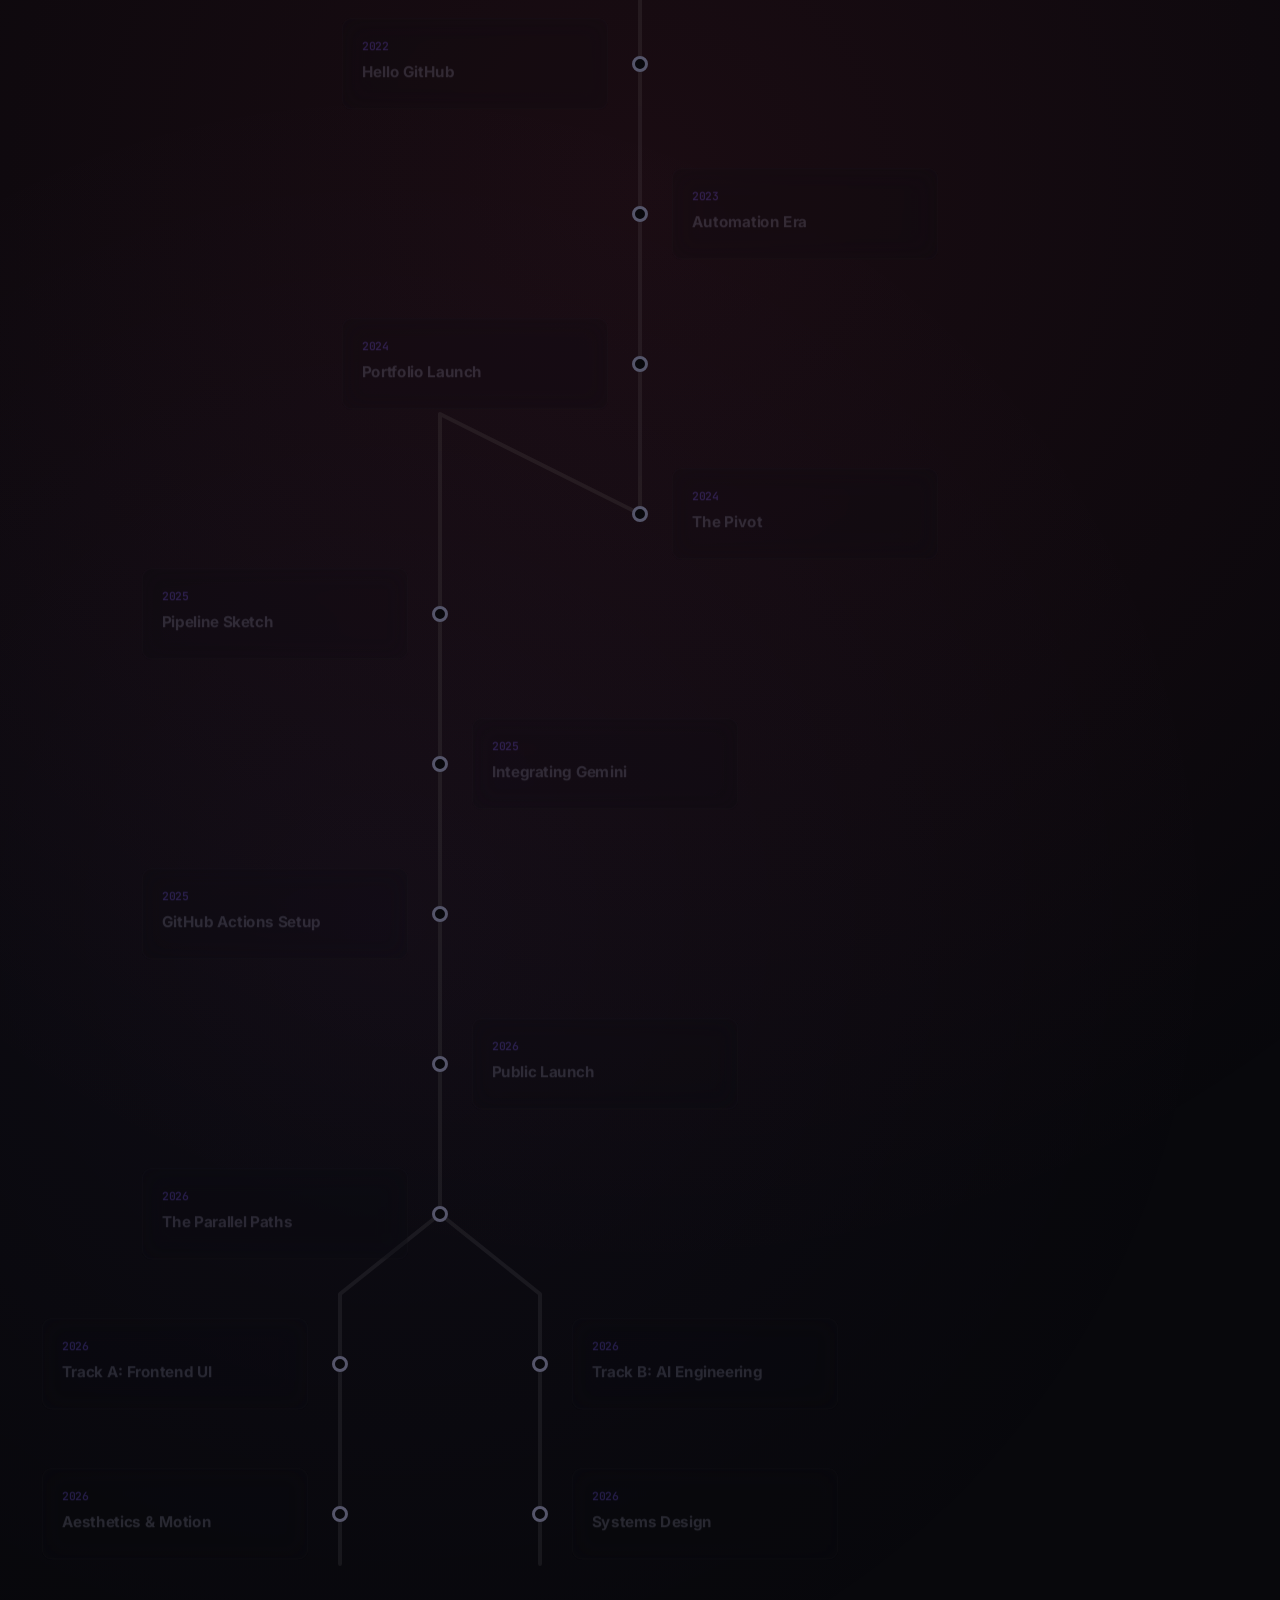
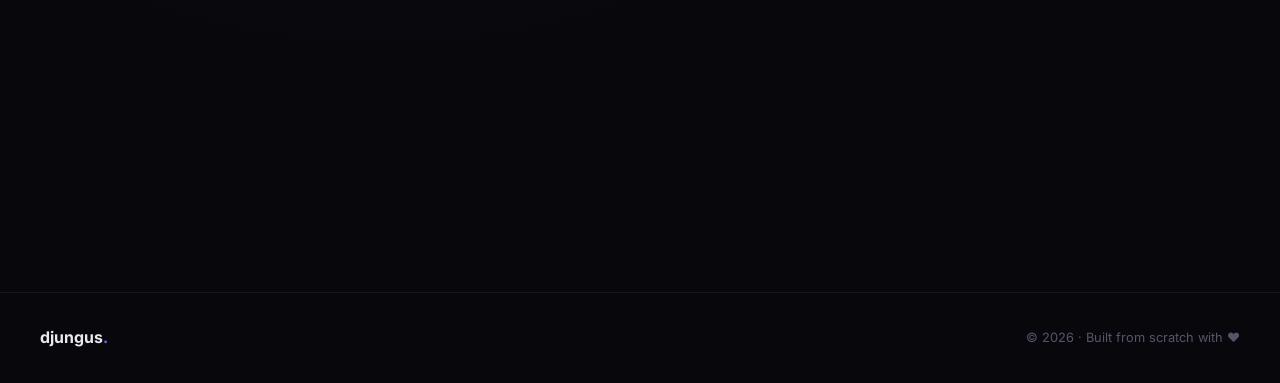
==== commit 63374107: "Fix broken link tags in projects.html head and blank out blurb descriptions" ====
--- a/projects.html
+++ b/projects.html
@@ -9,7 +9,7 @@
   <link rel="preconnect" href="https://fonts.gstatic.com" crossorigin>
   <link href="https://fonts.googleapis.com/css2?family=Inter:wght@300;400;500;600;700;800&family=JetBrains+Mono:wght@400;500&family=Playfair+Display:wght@600;700&display=swap" rel="stylesheet">
   <link rel="stylesheet" href="style.css">
-  <link rel="stylesheet" href="projects.css">
+  <link rel="stylesheet" href="projects.css?v=1.2">
 </head>
 <body>
   <canvas id="bg-canvas"></canvas>
@@ -125,7 +125,7 @@
           <div class="node-blurb">
             <span class="node-year">2021</span>
             <h4>The Spark</h4>
-            <p>Wrote my first line of Python and fell in love with automating simple tasks.</p>
+            <p></p>
           </div>
         </div>
         
@@ -135,7 +135,7 @@
           <div class="node-blurb">
             <span class="node-year">2022</span>
             <h4>Hello GitHub</h4>
-            <p>Created my first public repository, learning how to commit and push code.</p>
+            <p></p>
           </div>
         </div>
         
@@ -145,7 +145,7 @@
           <div class="node-blurb">
             <span class="node-year">2023</span>
             <h4>Automation Era</h4>
-            <p>Built utility bots and web scrapers to gather info, automating daily manual research.</p>
+            <p></p>
           </div>
         </div>
         
@@ -155,7 +155,7 @@
           <div class="node-blurb">
             <span class="node-year">2024</span>
             <h4>Portfolio Launch</h4>
-            <p>Designed and launched the first iteration of djungus.github.io using modern CSS.</p>
+            <p></p>
           </div>
         </div>
         
@@ -165,7 +165,7 @@
           <div class="node-blurb">
             <span class="node-year">2024</span>
             <h4>The Pivot</h4>
-            <p>Realized manual workflows were slow. Pivoted to focus on serverless tasks & AI pipelines.</p>
+            <p></p>
           </div>
         </div>
         
@@ -175,7 +175,7 @@
           <div class="node-blurb">
             <span class="node-year">2025</span>
             <h4>Pipeline Sketch</h4>
-            <p>Sketched the architecture for an automated biweekly digest pipeline.</p>
+            <p></p>
           </div>
         </div>
         
@@ -185,7 +185,7 @@
           <div class="node-blurb">
             <span class="node-year">2025</span>
             <h4>Integrating Gemini</h4>
-            <p>Connected Google Gemini API to summarize research, news, and complex datasets.</p>
+            <p></p>
           </div>
         </div>
         
@@ -195,7 +195,7 @@
           <div class="node-blurb">
             <span class="node-year">2025</span>
             <h4>GitHub Actions Setup</h4>
-            <p>Wrote workflows to run TrainOfThought automatically twice a week without hosting costs.</p>
+            <p></p>
           </div>
         </div>
         
@@ -205,7 +205,7 @@
           <div class="node-blurb">
             <span class="node-year">2026</span>
             <h4>Public Launch</h4>
-            <p>Opened TrainOfThought repository to the public and integrated it with this website.</p>
+            <p></p>
           </div>
         </div>
         
@@ -215,7 +215,7 @@
           <div class="node-blurb">
             <span class="node-year">2026</span>
             <h4>The Parallel Paths</h4>
-            <p>Split focus into Frontend user experiences and Backend AI agent architectures.</p>
+            <p></p>
           </div>
         </div>
         
@@ -225,7 +225,7 @@
           <div class="node-blurb">
             <span class="node-year">2026</span>
             <h4>Track A: Frontend UI</h4>
-            <p>Building rich interactive visualizations, WebGL effects, and custom web mechanics.</p>
+            <p></p>
           </div>
         </div>
         
@@ -235,7 +235,7 @@
           <div class="node-blurb">
             <span class="node-year">2026</span>
             <h4>Track B: AI Engineering</h4>
-            <p>Exploring multi-agent systems, local LLMs, and prompt-routing engines.</p>
+            <p></p>
           </div>
         </div>
         
@@ -245,7 +245,7 @@
           <div class="node-blurb">
             <span class="node-year">2026</span>
             <h4>Aesthetics & Motion</h4>
-            <p>Experimenting with scroll-driven animations, SVG morphing, and interactive components.</p>
+            <p></p>
           </div>
         </div>
         
@@ -255,13 +255,12 @@
           <div class="node-blurb">
             <span class="node-year">2026</span>
             <h4>Systems Design</h4>
-            <p>Optimizing API pipelines, serverless workflows, and robust automated agents.</p>
+            <p></p>
           </div>
         </div>
       </div>
     </div>
   </section>
-
 
   <!-- Footer -->
   <footer class="footer">
@@ -271,6 +270,6 @@
     </div>
   </footer>
 
-  <script src="script.js"></script>
+  <script src="script.js?v=1.2"></script>
 </body>
 </html>
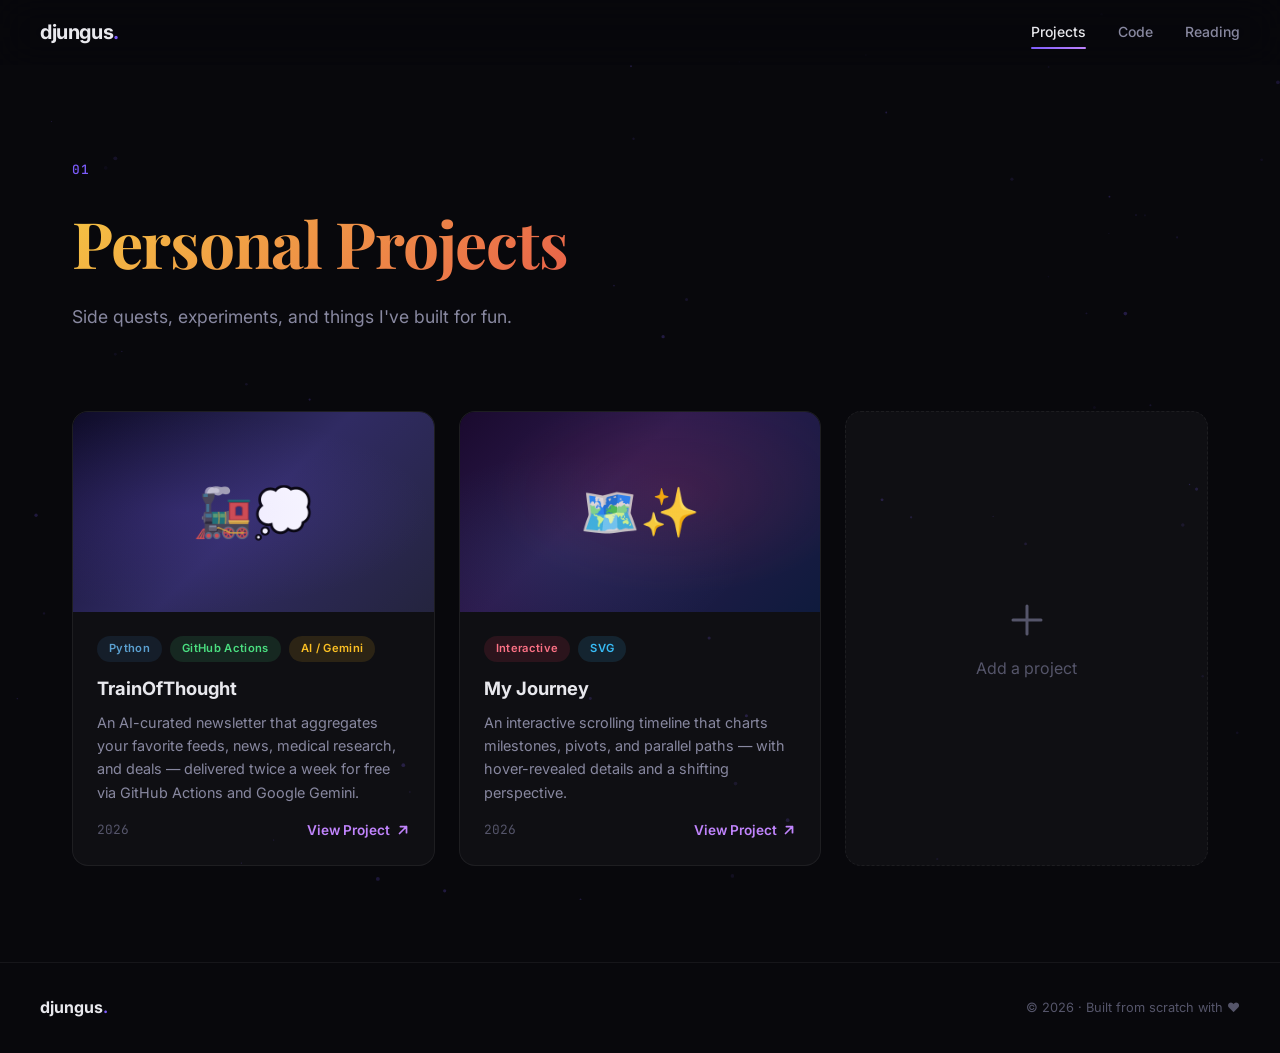
==== commit 216e7e19: "Move timeline to dedicated subpage, add My Journey project card, blurbs hidden until hover" ====
--- a/projects.html
+++ b/projects.html
@@ -9,7 +9,7 @@
   <link rel="preconnect" href="https://fonts.gstatic.com" crossorigin>
   <link href="https://fonts.googleapis.com/css2?family=Inter:wght@300;400;500;600;700;800&family=JetBrains+Mono:wght@400;500&family=Playfair+Display:wght@600;700&display=swap" rel="stylesheet">
   <link rel="stylesheet" href="style.css">
-  <link rel="stylesheet" href="projects.css?v=1.2">
+  <link rel="stylesheet" href="projects.css">
 </head>
 <body>
   <canvas id="bg-canvas"></canvas>
@@ -68,22 +68,21 @@
         </div>
       </article>
 
-      <!-- Placeholder Card -->
+      <!-- My Journey Card -->
       <article class="project-card" data-tilt>
         <div class="card-image">
-          <div class="card-image-placeholder">
-            <svg width="48" height="48" viewBox="0 0 24 24" fill="none" stroke="currentColor" stroke-width="1.5" stroke-linecap="round" stroke-linejoin="round"><circle cx="12" cy="12" r="10"/><path d="M8 14s1.5 2 4 2 4-2 4-2"/><line x1="9" y1="9" x2="9.01" y2="9"/><line x1="15" y1="9" x2="15.01" y2="9"/></svg>
-          </div>
+          <div class="card-image-journey"></div>
         </div>
         <div class="card-content">
           <div class="card-tags">
-            <span class="tag">Coming Soon</span>
+            <span class="tag tag-interactive">Interactive</span>
+            <span class="tag tag-svg">SVG</span>
           </div>
-          <h3 class="card-title">Next Idea</h3>
-          <p class="card-description">Got another project brewing? This card is easy to duplicate and customize.</p>
+          <h3 class="card-title">My Journey</h3>
+          <p class="card-description">An interactive scrolling timeline that charts milestones, pivots, and parallel paths — with hover-revealed details and a shifting perspective.</p>
           <div class="card-footer">
             <span class="card-date">2026</span>
-            <a href="#" class="card-link">
+            <a href="timeline.html" class="card-link">
               View Project
               <svg width="14" height="14" viewBox="0 0 16 16" fill="none"><path d="M4 12L12 4M12 4H5M12 4v7" stroke="currentColor" stroke-width="2" stroke-linecap="round" stroke-linejoin="round"/></svg>
             </a>
@@ -102,174 +101,14 @@
     </div>
   </main>
 
-  <!-- Timeline Section -->
-  <section class="timeline-section" id="timeline-sec">
-    <div class="timeline-header">
-      <span class="section-tag">02</span>
-      <h2 class="timeline-main-title">Interactive Journey</h2>
-      <p class="timeline-subtitle">Hover over the milestones to view key moments and transitions.</p>
-    </div>
-    
-    <div class="timeline-wrapper">
-      <div class="timeline-container" id="timeline-container">
-        <svg class="timeline-svg" viewBox="0 0 800 1850" fill="none" xmlns="http://www.w3.org/2000/svg">
-          <!-- Background Track -->
-          <path class="timeline-track" d="M400,50 L400,700 L200,600 L200,1400 M200,1400 L100,1480 L100,1750 M200,1400 L300,1480 L300,1750" />
-          <!-- Active Track -->
-          <path class="timeline-progress" id="timeline-progress" d="M400,50 L400,700 L200,600 L200,1400 M200,1400 L100,1480 L100,1750 M200,1400 L300,1480 L300,1750" />
-        </svg>
-        
-        <!-- Node 1 -->
-        <div class="timeline-node-item" style="left: 400px; top: 100px;" data-node="1" data-side="right">
-          <div class="node-dot"></div>
-          <div class="node-blurb">
-            <span class="node-year">2021</span>
-            <h4>The Spark</h4>
-            <p></p>
-          </div>
-        </div>
-        
-        <!-- Node 2 -->
-        <div class="timeline-node-item" style="left: 400px; top: 250px;" data-node="2" data-side="left">
-          <div class="node-dot"></div>
-          <div class="node-blurb">
-            <span class="node-year">2022</span>
-            <h4>Hello GitHub</h4>
-            <p></p>
-          </div>
-        </div>
-        
-        <!-- Node 3 -->
-        <div class="timeline-node-item" style="left: 400px; top: 400px;" data-node="3" data-side="right">
-          <div class="node-dot"></div>
-          <div class="node-blurb">
-            <span class="node-year">2023</span>
-            <h4>Automation Era</h4>
-            <p></p>
-          </div>
-        </div>
-        
-        <!-- Node 4 -->
-        <div class="timeline-node-item" style="left: 400px; top: 550px;" data-node="4" data-side="left">
-          <div class="node-dot"></div>
-          <div class="node-blurb">
-            <span class="node-year">2024</span>
-            <h4>Portfolio Launch</h4>
-            <p></p>
-          </div>
-        </div>
-        
-        <!-- Node 5 -->
-        <div class="timeline-node-item" style="left: 400px; top: 700px;" data-node="5" data-side="right">
-          <div class="node-dot"></div>
-          <div class="node-blurb">
-            <span class="node-year">2024</span>
-            <h4>The Pivot</h4>
-            <p></p>
-          </div>
-        </div>
-        
-        <!-- Node 6 -->
-        <div class="timeline-node-item" style="left: 200px; top: 800px;" data-node="6" data-side="left">
-          <div class="node-dot"></div>
-          <div class="node-blurb">
-            <span class="node-year">2025</span>
-            <h4>Pipeline Sketch</h4>
-            <p></p>
-          </div>
-        </div>
-        
-        <!-- Node 7 -->
-        <div class="timeline-node-item" style="left: 200px; top: 950px;" data-node="7" data-side="right">
-          <div class="node-dot"></div>
-          <div class="node-blurb">
-            <span class="node-year">2025</span>
-            <h4>Integrating Gemini</h4>
-            <p></p>
-          </div>
-        </div>
-        
-        <!-- Node 8 -->
-        <div class="timeline-node-item" style="left: 200px; top: 1100px;" data-node="8" data-side="left">
-          <div class="node-dot"></div>
-          <div class="node-blurb">
-            <span class="node-year">2025</span>
-            <h4>GitHub Actions Setup</h4>
-            <p></p>
-          </div>
-        </div>
-        
-        <!-- Node 9 -->
-        <div class="timeline-node-item" style="left: 200px; top: 1250px;" data-node="9" data-side="right">
-          <div class="node-dot"></div>
-          <div class="node-blurb">
-            <span class="node-year">2026</span>
-            <h4>Public Launch</h4>
-            <p></p>
-          </div>
-        </div>
-        
-        <!-- Node 10 -->
-        <div class="timeline-node-item" style="left: 200px; top: 1400px;" data-node="10" data-side="left">
-          <div class="node-dot"></div>
-          <div class="node-blurb">
-            <span class="node-year">2026</span>
-            <h4>The Parallel Paths</h4>
-            <p></p>
-          </div>
-        </div>
-        
-        <!-- Node 11a -->
-        <div class="timeline-node-item parallel" style="left: 100px; top: 1550px;" data-node="11a" data-side="left">
-          <div class="node-dot"></div>
-          <div class="node-blurb">
-            <span class="node-year">2026</span>
-            <h4>Track A: Frontend UI</h4>
-            <p></p>
-          </div>
-        </div>
-        
-        <!-- Node 11b -->
-        <div class="timeline-node-item parallel" style="left: 300px; top: 1550px;" data-node="11b" data-side="right">
-          <div class="node-dot"></div>
-          <div class="node-blurb">
-            <span class="node-year">2026</span>
-            <h4>Track B: AI Engineering</h4>
-            <p></p>
-          </div>
-        </div>
-        
-        <!-- Node 12a -->
-        <div class="timeline-node-item parallel" style="left: 100px; top: 1700px;" data-node="12a" data-side="left">
-          <div class="node-dot"></div>
-          <div class="node-blurb">
-            <span class="node-year">2026</span>
-            <h4>Aesthetics & Motion</h4>
-            <p></p>
-          </div>
-        </div>
-        
-        <!-- Node 12b -->
-        <div class="timeline-node-item parallel" style="left: 300px; top: 1700px;" data-node="12b" data-side="right">
-          <div class="node-dot"></div>
-          <div class="node-blurb">
-            <span class="node-year">2026</span>
-            <h4>Systems Design</h4>
-            <p></p>
-          </div>
-        </div>
-      </div>
-    </div>
-  </section>
-
   <!-- Footer -->
   <footer class="footer">
     <div class="footer-inner">
       <span class="footer-logo">djungus<span class="logo-dot">.</span></span>
-      <span class="footer-copy">© 2026 · Built from scratch with ♥</span>
+      <span class="footer-copy">&copy; 2026 &middot; Built from scratch with &hearts;</span>
     </div>
   </footer>
 
-  <script src="script.js?v=1.2"></script>
+  <script src="script.js"></script>
 </body>
 </html>
--- a/projects.css
+++ b/projects.css
@@ -61,12 +61,35 @@
   50% { transform: translateY(-8px); }
 }
 
+/* My Journey card image */
+.card-image-journey {
+  width: 100%; height: 100%;
+  display: flex; align-items: center; justify-content: center;
+  background: linear-gradient(135deg, #1a0a2e 0%, #2d1b4e 40%, #0f1b3d 100%);
+  position: relative;
+  overflow: hidden;
+}
+.card-image-journey::before {
+  content: '🗺️✨';
+  font-size: 3rem;
+  animation: float 3.5s ease-in-out infinite;
+}
+.card-image-journey::after {
+  content: '';
+  position: absolute;
+  inset: 0;
+  background: radial-gradient(ellipse at 60% 40%, rgba(244, 63, 94, 0.12), transparent 60%),
+              radial-gradient(ellipse at 30% 70%, rgba(56, 189, 248, 0.08), transparent 50%);
+}
+
 .card-content { padding: 1.5rem; }
 .card-tags { display: flex; gap: 0.5rem; margin-bottom: 0.75rem; flex-wrap: wrap; }
 .tag { font-size: 0.7rem; font-weight: 600; padding: 0.25rem 0.75rem; border-radius: 999px; background: rgba(124,92,252,0.1); color: var(--accent-2); letter-spacing: 0.03em; }
 .tag-python { background: rgba(55, 118, 171, 0.15); color: #5ba0d0; }
 .tag-ai { background: rgba(251, 191, 36, 0.12); color: #fbbf24; }
 .tag-actions { background: rgba(74, 222, 128, 0.12); color: #4ade80; }
+.tag-interactive { background: rgba(244, 63, 94, 0.12); color: #fb7185; }
+.tag-svg { background: rgba(56, 189, 248, 0.12); color: #38bdf8; }
 
 .card-title { font-size: 1.15rem; font-weight: 700; margin-bottom: 0.5rem; }
 .card-description { font-size: 0.9rem; color: var(--text-secondary); line-height: 1.6; margin-bottom: 1rem; }
@@ -88,291 +111,3 @@
 @media (max-width: 768px) {
   .projects-grid { grid-template-columns: 1fr; }
 }
-
-/* ========== TIMELINE SECTION ========== */
-.timeline-section {
-  position: relative;
-  z-index: 1;
-  padding: 8rem 2rem;
-  margin-top: 6rem;
-  overflow: hidden;
-  transition: background 1s ease;
-}
-
-/* Pink to Blue Background Glow Layers */
-.timeline-section::before,
-.timeline-section::after {
-  content: '';
-  position: absolute;
-  inset: 0;
-  pointer-events: none;
-  z-index: -1;
-  transition: opacity 1.2s ease-in-out;
-}
-
-/* Pink / Rose Glow Theme (Default Top) */
-.timeline-section::before {
-  background: radial-gradient(circle at 50% 30%, rgba(244, 63, 94, 0.08) 0%, transparent 60%),
-              radial-gradient(circle at 30% 60%, rgba(192, 132, 252, 0.04) 0%, transparent 50%);
-  opacity: 1;
-}
-
-/* Blue Glow Theme (Active when class is added) */
-.timeline-section::after {
-  background: radial-gradient(circle at 50% 70%, rgba(59, 130, 246, 0.08) 0%, transparent 60%),
-              radial-gradient(circle at 70% 40%, rgba(56, 189, 248, 0.04) 0%, transparent 50%);
-  opacity: 0;
-}
-
-.timeline-section.state-blue::before { opacity: 0; }
-.timeline-section.state-blue::after { opacity: 1; }
-
-.timeline-header {
-  text-align: center;
-  margin-bottom: 5rem;
-}
-.timeline-main-title {
-  font-family: 'Playfair Display', serif;
-  font-size: clamp(2.2rem, 4vw, 3.2rem);
-  font-weight: 700;
-  letter-spacing: -0.02em;
-  margin-bottom: 0.5rem;
-  background: linear-gradient(135deg, var(--accent-2), #f43f5e, var(--accent-3));
-  -webkit-background-clip: text; -webkit-text-fill-color: transparent;
-  background-clip: text;
-}
-.timeline-subtitle {
-  font-size: 1rem;
-  color: var(--text-secondary);
-  max-width: 500px;
-  margin: 0 auto;
-}
-
-/* Timeline Track Wrapper & SVG */
-.timeline-wrapper {
-  position: relative;
-  width: 100%;
-  max-width: 1200px;
-  margin: 0 auto;
-  min-height: 1950px;
-  display: flex;
-  justify-content: center;
-}
-
-.timeline-container {
-  position: relative;
-  width: 800px;
-  height: 1850px;
-  transition: transform 1.2s cubic-bezier(0.25, 1, 0.5, 1);
-  transform-origin: center top;
-}
-
-.timeline-svg {
-  position: absolute;
-  top: 0;
-  left: 0;
-  width: 100%;
-  height: 100%;
-  overflow: visible;
-  pointer-events: none;
-}
-
-.timeline-track {
-  stroke: rgba(255, 255, 255, 0.06);
-  stroke-width: 4px;
-  stroke-linecap: round;
-  stroke-linejoin: round;
-}
-
-.timeline-progress {
-  stroke: url(#timeline-grad);
-  stroke-width: 4px;
-  stroke-linecap: round;
-  stroke-linejoin: round;
-  stroke-dasharray: 6000;
-  stroke-dashoffset: 6000;
-  transition: stroke-dashoffset 0.1s linear;
-  filter: drop-shadow(0 0 8px rgba(124, 92, 252, 0.4));
-}
-
-/* Gradient for the timeline line */
-svg.timeline-svg {
-  --grad-start: var(--accent-2);
-  --grad-mid: #f43f5e;
-  --grad-end: var(--accent-3);
-}
-
-/* Nodes & Interactivity */
-.timeline-node-item {
-  position: absolute;
-  transform: translate(-50%, -50%);
-  z-index: 10;
-  cursor: pointer;
-}
-
-.node-dot {
-  width: 16px;
-  height: 16px;
-  border-radius: 50%;
-  background: var(--bg-primary);
-  border: 3px solid var(--text-muted);
-  box-shadow: 0 0 0 0px rgba(255,255,255,0);
-  transition: var(--transition), border-color 0.4s ease;
-}
-
-.timeline-node-item:hover .node-dot,
-.timeline-node-item.active .node-dot {
-  border-color: var(--accent-2);
-  background: #ffffff;
-  transform: scale(1.25);
-  box-shadow: 0 0 15px var(--accent-2);
-}
-
-/* Node Blurbs */
-.node-blurb {
-  position: absolute;
-  width: 280px;
-  padding: 1.25rem;
-  background: rgba(14, 14, 20, 0.7);
-  backdrop-filter: blur(12px);
-  -webkit-backdrop-filter: blur(12px);
-  border: 1px solid var(--border);
-  border-radius: var(--radius-sm);
-  opacity: 0.25;
-  transform: translateY(-50%) scale(0.95);
-  transition: all 0.4s cubic-bezier(0.25, 1, 0.5, 1);
-  pointer-events: none;
-}
-
-.timeline-node-item[data-side="left"] .node-blurb {
-  right: 40px;
-  top: 50%;
-  transform-origin: right center;
-}
-
-.timeline-node-item[data-side="right"] .node-blurb {
-  left: 40px;
-  top: 50%;
-  transform-origin: left center;
-}
-
-.timeline-node-item:hover .node-blurb,
-.timeline-node-item.active .node-blurb {
-  opacity: 1;
-  transform: translateY(-50%) scale(1);
-  pointer-events: auto;
-  border-color: rgba(255, 255, 255, 0.15);
-  box-shadow: 0 10px 30px rgba(0, 0, 0, 0.4),
-              inset 0 1px 0 rgba(255,255,255,0.05);
-}
-
-/* Custom coloring based on side/status */
-.timeline-node-item:hover .node-blurb h4,
-.timeline-node-item.active .node-blurb h4 {
-  color: var(--text-primary);
-}
-
-.timeline-section.state-blue .timeline-node-item:hover .node-dot,
-.timeline-section.state-blue .timeline-node-item.active .node-dot {
-  border-color: var(--accent-3);
-  box-shadow: 0 0 15px var(--accent-3);
-}
-
-.node-year {
-  font-family: var(--mono);
-  font-size: 0.75rem;
-  font-weight: 600;
-  color: var(--accent-1);
-  display: block;
-  margin-bottom: 0.25rem;
-}
-
-.timeline-section.state-blue .node-year {
-  color: var(--accent-3);
-}
-
-.node-blurb h4 {
-  font-size: 1rem;
-  font-weight: 700;
-  margin-bottom: 0.35rem;
-  color: var(--text-secondary);
-  transition: color 0.3s ease;
-}
-
-.node-blurb p {
-  font-size: 0.85rem;
-  color: var(--text-secondary);
-  line-height: 1.5;
-}
-
-/* Parallel styles */
-.timeline-node-item.parallel .node-dot {
-  border-color: var(--text-muted);
-}
-
-/* Mobile Responsive Styling for Timeline */
-@media (max-width: 900px) {
-  .timeline-wrapper {
-    min-height: auto;
-    padding: 0 1rem;
-  }
-  
-  .timeline-container {
-    width: 100%;
-    height: auto;
-    display: flex;
-    flex-direction: column;
-    gap: 2.5rem;
-    transform: none !important; /* Disable shift on mobile */
-  }
-
-  .timeline-svg {
-    display: none; /* Hide complex path on mobile, use simple CSS borders */
-  }
-
-  .timeline-node-item {
-    position: relative;
-    left: auto !important;
-    top: auto !important;
-    transform: none !important;
-    display: flex;
-    gap: 1.5rem;
-    align-items: flex-start;
-    width: 100%;
-  }
-
-  .node-dot {
-    flex-shrink: 0;
-    margin-top: 0.5rem;
-    position: relative;
-  }
-
-  .node-dot::after {
-    content: '';
-    position: absolute;
-    top: 16px;
-    left: 50%;
-    transform: translateX(-50%);
-    width: 2px;
-    height: 3rem;
-    background: var(--border);
-    z-index: -1;
-  }
-
-  .timeline-node-item:last-child .node-dot::after {
-    display: none;
-  }
-
-  .node-blurb {
-    position: relative;
-    width: 100%;
-    left: auto !important;
-    right: auto !important;
-    top: auto !important;
-    transform: none !important;
-    opacity: 1;
-    pointer-events: auto;
-    background: var(--bg-card);
-  }
-}
-
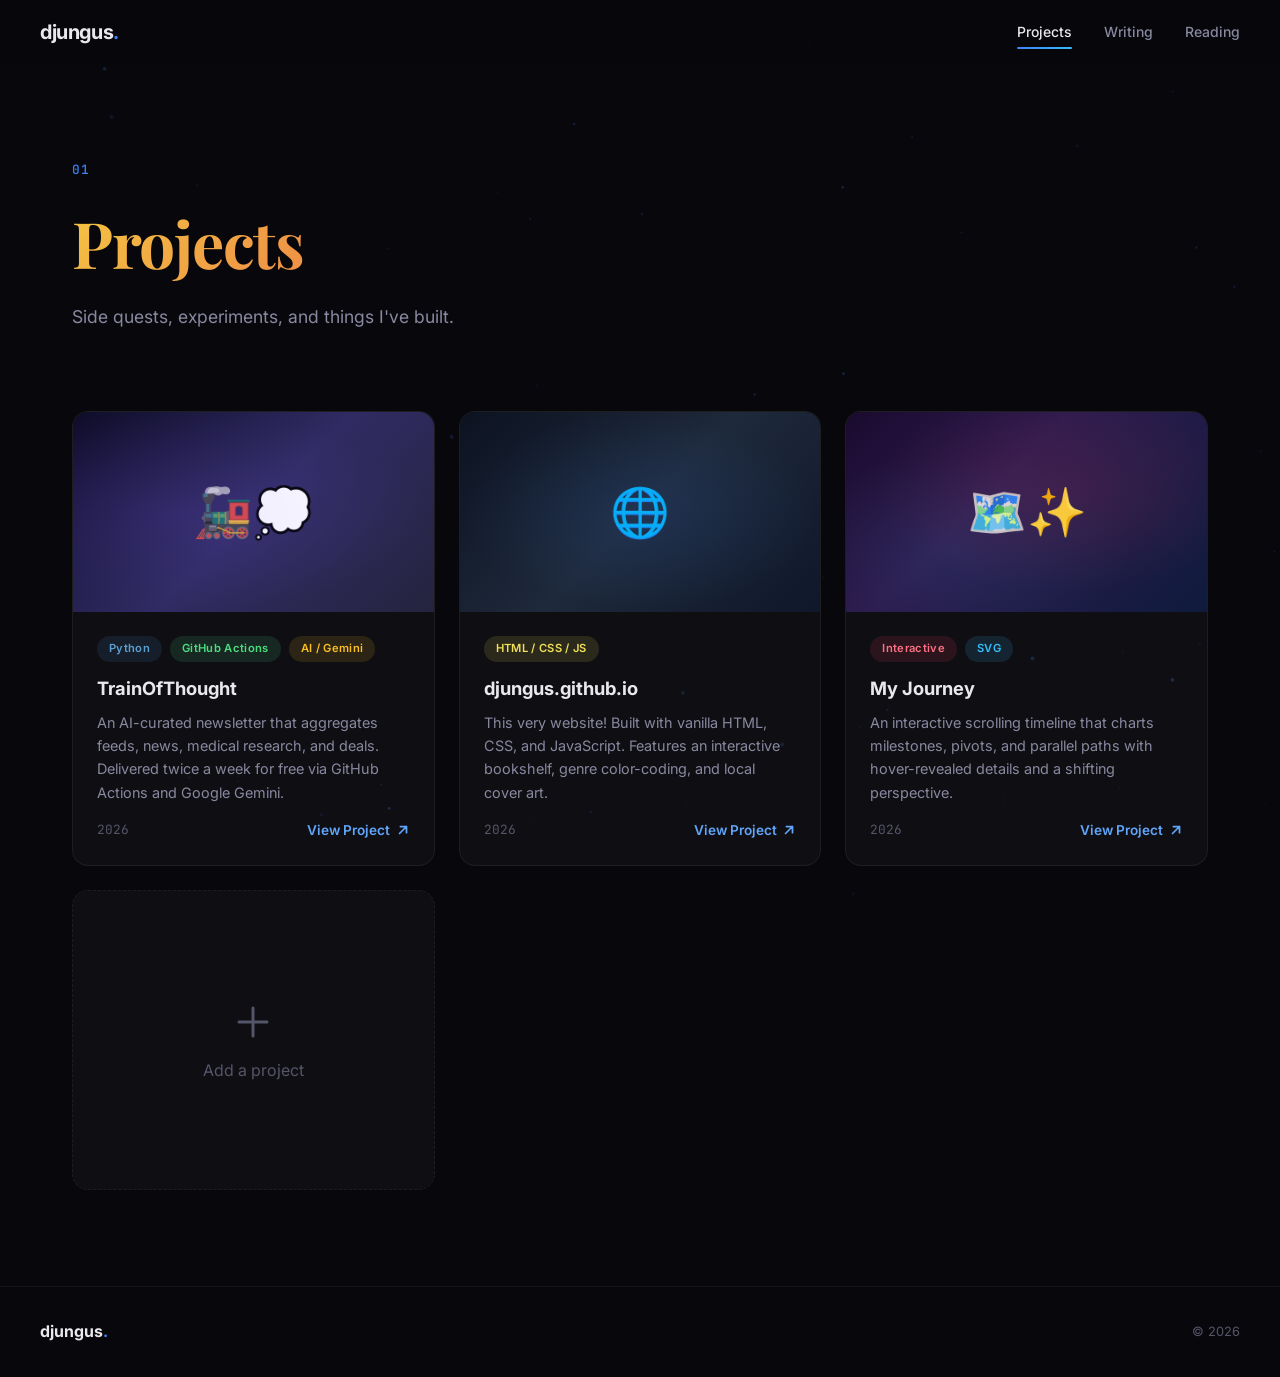
==== commit 1ca84195: "Major update: removing slop, personalizing, reading update, coming soon" ====
--- a/projects.html
+++ b/projects.html
@@ -3,8 +3,8 @@
 <head>
   <meta charset="UTF-8">
   <meta name="viewport" content="width=device-width, initial-scale=1.0">
-  <title>Projects — djungus</title>
-  <meta name="description" content="Personal projects by djungus — side quests, experiments, and things built for fun.">
+  <title>Projects | djungus</title>
+  <meta name="description" content="Personal projects by Daniel. Side quests, experiments, and code.">
   <link rel="preconnect" href="https://fonts.googleapis.com">
   <link rel="preconnect" href="https://fonts.gstatic.com" crossorigin>
   <link href="https://fonts.googleapis.com/css2?family=Inter:wght@300;400;500;600;700;800&family=JetBrains+Mono:wght@400;500&family=Playfair+Display:wght@600;700&display=swap" rel="stylesheet">
@@ -20,7 +20,7 @@
       <a href="index.html" class="nav-logo">djungus<span class="logo-dot">.</span></a>
       <div class="nav-links">
         <a href="projects.html" class="nav-link active">Projects</a>
-        <a href="code.html" class="nav-link">Code</a>
+        <a href="writing.html" class="nav-link">Writing</a>
         <a href="reading.html" class="nav-link">Reading</a>
       </div>
       <button id="nav-toggle" class="nav-toggle" aria-label="Toggle navigation">
@@ -29,7 +29,7 @@
     </div>
     <div class="mobile-menu" id="mobile-menu">
       <a href="projects.html" class="mobile-link">Projects</a>
-      <a href="code.html" class="mobile-link">Code</a>
+      <a href="writing.html" class="mobile-link">Writing</a>
       <a href="reading.html" class="mobile-link">Reading</a>
     </div>
   </nav>
@@ -37,8 +37,8 @@
   <!-- Page Header -->
   <header class="projects-hero">
     <span class="section-tag">01</span>
-    <h1 class="projects-title">Personal Projects</h1>
-    <p class="projects-subtitle">Side quests, experiments, and things I've built for fun.</p>
+    <h1 class="projects-title">Projects</h1>
+    <p class="projects-subtitle">Side quests, experiments, and things I've built.</p>
   </header>
 
   <!-- Main Content -->
@@ -57,10 +57,31 @@
             <span class="tag tag-ai">AI / Gemini</span>
           </div>
           <h3 class="card-title">TrainOfThought</h3>
-          <p class="card-description">An AI-curated newsletter that aggregates your favorite feeds, news, medical research, and deals — delivered twice a week for free via GitHub Actions and Google Gemini.</p>
+          <p class="card-description">An AI-curated newsletter that aggregates feeds, news, medical research, and deals. Delivered twice a week for free via GitHub Actions and Google Gemini.</p>
           <div class="card-footer">
             <span class="card-date">2026</span>
             <a href="https://github.com/djungus/trainofthought" class="card-link" target="_blank" rel="noopener">
+              View Project
+              <svg width="14" height="14" viewBox="0 0 16 16" fill="none"><path d="M4 12L12 4M12 4H5M12 4v7" stroke="currentColor" stroke-width="2" stroke-linecap="round" stroke-linejoin="round"/></svg>
+            </a>
+          </div>
+        </div>
+      </article>
+
+      <!-- djungus.github.io Card -->
+      <article class="project-card" data-tilt>
+        <div class="card-image">
+          <div class="card-image-site"></div>
+        </div>
+        <div class="card-content">
+          <div class="card-tags">
+            <span class="tag tag-html">HTML / CSS / JS</span>
+          </div>
+          <h3 class="card-title">djungus.github.io</h3>
+          <p class="card-description">This very website! Built with vanilla HTML, CSS, and JavaScript. Features an interactive bookshelf, genre color-coding, and local cover art.</p>
+          <div class="card-footer">
+            <span class="card-date">2026</span>
+            <a href="https://github.com/djungus/djungus.github.io" class="card-link" target="_blank" rel="noopener">
               View Project
               <svg width="14" height="14" viewBox="0 0 16 16" fill="none"><path d="M4 12L12 4M12 4H5M12 4v7" stroke="currentColor" stroke-width="2" stroke-linecap="round" stroke-linejoin="round"/></svg>
             </a>
@@ -79,7 +100,7 @@
             <span class="tag tag-svg">SVG</span>
           </div>
           <h3 class="card-title">My Journey</h3>
-          <p class="card-description">An interactive scrolling timeline that charts milestones, pivots, and parallel paths — with hover-revealed details and a shifting perspective.</p>
+          <p class="card-description">An interactive scrolling timeline that charts milestones, pivots, and parallel paths with hover-revealed details and a shifting perspective.</p>
           <div class="card-footer">
             <span class="card-date">2026</span>
             <a href="timeline.html" class="card-link">
@@ -105,7 +126,7 @@
   <footer class="footer">
     <div class="footer-inner">
       <span class="footer-logo">djungus<span class="logo-dot">.</span></span>
-      <span class="footer-copy">&copy; 2026 &middot; Built from scratch with &hearts;</span>
+      <span class="footer-copy">&copy; 2026</span>
     </div>
   </footer>
 
--- a/style.css
+++ b/style.css
@@ -11,10 +11,10 @@
   --text-primary: #e8e8ed;
   --text-secondary: #8888a0;
   --text-muted: #55556a;
-  --accent-1: #7c5cfc;
-  --accent-2: #c084fc;
+  --accent-1: #3b82f6;
+  --accent-2: #60a5fa;
   --accent-3: #38bdf8;
-  --gradient: linear-gradient(135deg, var(--accent-1), var(--accent-2));
+  --gradient: linear-gradient(135deg, var(--accent-1), var(--accent-3));
   --radius: 16px;
   --radius-sm: 10px;
   --transition: 0.3s cubic-bezier(0.4, 0, 0.2, 1);
@@ -93,16 +93,17 @@
 
 /* ========== HERO ========== */
 .hero-section { flex-direction: column; padding-top: 10rem; }
-.hero-content { max-width: 800px; width: 100%; }
-
-.hero-badge {
-  display: inline-flex; align-items: center; gap: 0.5rem;
-  padding: 0.4rem 1rem; border-radius: 999px;
-  background: rgba(124,92,252,0.1); border: 1px solid rgba(124,92,252,0.2);
-  font-size: 0.8rem; color: var(--accent-2); margin-bottom: 2rem;
-  animation: fadeInUp 0.6s ease both;
-}
-.badge-dot { width: 6px; height: 6px; border-radius: 50%; background: var(--accent-2); animation: pulse 2s ease infinite; }
+
+/* Side-by-side layout: text left, cards right */
+.hero-layout {
+  display: flex;
+  align-items: flex-start;
+  justify-content: space-between;
+  gap: 4rem;
+  max-width: 1200px;
+  width: 100%;
+}
+.hero-content { max-width: 520px; flex-shrink: 0; }
 
 .hero-title {
   font-size: clamp(2.5rem, 6vw, 4.5rem); font-weight: 800;
@@ -114,7 +115,7 @@
 
 .gradient-text { background: var(--gradient); -webkit-background-clip: text; -webkit-text-fill-color: transparent; background-clip: text; }
 
-.hero-subtitle { font-size: 1.2rem; color: var(--text-secondary); max-width: 560px; line-height: 1.7; margin-bottom: 2.5rem; animation: fadeInUp 0.6s ease 0.3s both; }
+.hero-subtitle { font-size: 1.2rem; color: var(--text-secondary); max-width: 460px; line-height: 1.7; margin-bottom: 2.5rem; animation: fadeInUp 0.6s ease 0.3s both; }
 
 .hero-cta { display: flex; gap: 1rem; margin-bottom: 4rem; animation: fadeInUp 0.6s ease 0.4s both; flex-wrap: wrap; }
 
@@ -127,9 +128,9 @@
 }
 .btn-primary {
   background: var(--gradient); color: #fff;
-  box-shadow: 0 4px 24px rgba(124,92,252,0.3);
-}
-.btn-primary:hover { transform: translateY(-2px); box-shadow: 0 8px 32px rgba(124,92,252,0.4); }
+  box-shadow: 0 4px 24px rgba(59,130,246,0.3);
+}
+.btn-primary:hover { transform: translateY(-2px); box-shadow: 0 8px 32px rgba(59,130,246,0.4); }
 .btn-ghost {
   background: transparent; color: var(--text-primary);
   border: 1px solid var(--border-hover);
@@ -157,7 +158,7 @@
 /* ========== LANDING NAVIGATION CARDS ========== */
 .landing-cards {
   display: flex; flex-direction: column; gap: 1rem;
-  max-width: 560px;
+  max-width: 460px; flex: 1;
   animation: fadeInUp 0.6s ease 0.5s both;
 }
 
@@ -185,7 +186,7 @@
   width: 48px; height: 48px;
   display: flex; align-items: center; justify-content: center;
   border-radius: 12px;
-  background: rgba(124, 92, 252, 0.08);
+  background: rgba(59, 130, 246, 0.08);
   color: var(--text-muted);
   transition: var(--transition);
 }
@@ -226,6 +227,7 @@
 @media (max-width: 768px) {
   .section { padding: 5rem 1.25rem; }
   .hero-section { padding-top: 7rem; }
+  .hero-layout { flex-direction: column; gap: 2.5rem; }
   .landing-cards { max-width: 100%; }
   .footer-inner { flex-direction: column; gap: 0.5rem; text-align: center; }
   .scroll-indicator { display: none; }
--- a/projects.css
+++ b/projects.css
@@ -61,6 +61,26 @@
   50% { transform: translateY(-8px); }
 }
 
+/* djungus.github.io card image */
+.card-image-site {
+  width: 100%; height: 100%;
+  display: flex; align-items: center; justify-content: center;
+  background: linear-gradient(135deg, #0c1220 0%, #1e293b 50%, #0f172a 100%);
+  position: relative;
+  overflow: hidden;
+}
+.card-image-site::before {
+  content: '🌐';
+  font-size: 3rem;
+  animation: float 3s ease-in-out infinite;
+}
+.card-image-site::after {
+  content: '';
+  position: absolute;
+  inset: 0;
+  background: radial-gradient(ellipse at 50% 50%, rgba(59, 130, 246, 0.12), transparent 70%);
+}
+
 /* My Journey card image */
 .card-image-journey {
   width: 100%; height: 100%;
@@ -84,12 +104,13 @@
 
 .card-content { padding: 1.5rem; }
 .card-tags { display: flex; gap: 0.5rem; margin-bottom: 0.75rem; flex-wrap: wrap; }
-.tag { font-size: 0.7rem; font-weight: 600; padding: 0.25rem 0.75rem; border-radius: 999px; background: rgba(124,92,252,0.1); color: var(--accent-2); letter-spacing: 0.03em; }
+.tag { font-size: 0.7rem; font-weight: 600; padding: 0.25rem 0.75rem; border-radius: 999px; background: rgba(59,130,246,0.1); color: var(--accent-2); letter-spacing: 0.03em; }
 .tag-python { background: rgba(55, 118, 171, 0.15); color: #5ba0d0; }
 .tag-ai { background: rgba(251, 191, 36, 0.12); color: #fbbf24; }
 .tag-actions { background: rgba(74, 222, 128, 0.12); color: #4ade80; }
 .tag-interactive { background: rgba(244, 63, 94, 0.12); color: #fb7185; }
 .tag-svg { background: rgba(56, 189, 248, 0.12); color: #38bdf8; }
+.tag-html { background: rgba(241, 224, 90, 0.12); color: #f1e05a; }
 
 .card-title { font-size: 1.15rem; font-weight: 700; margin-bottom: 0.5rem; }
 .card-description { font-size: 0.9rem; color: var(--text-secondary); line-height: 1.6; margin-bottom: 1rem; }
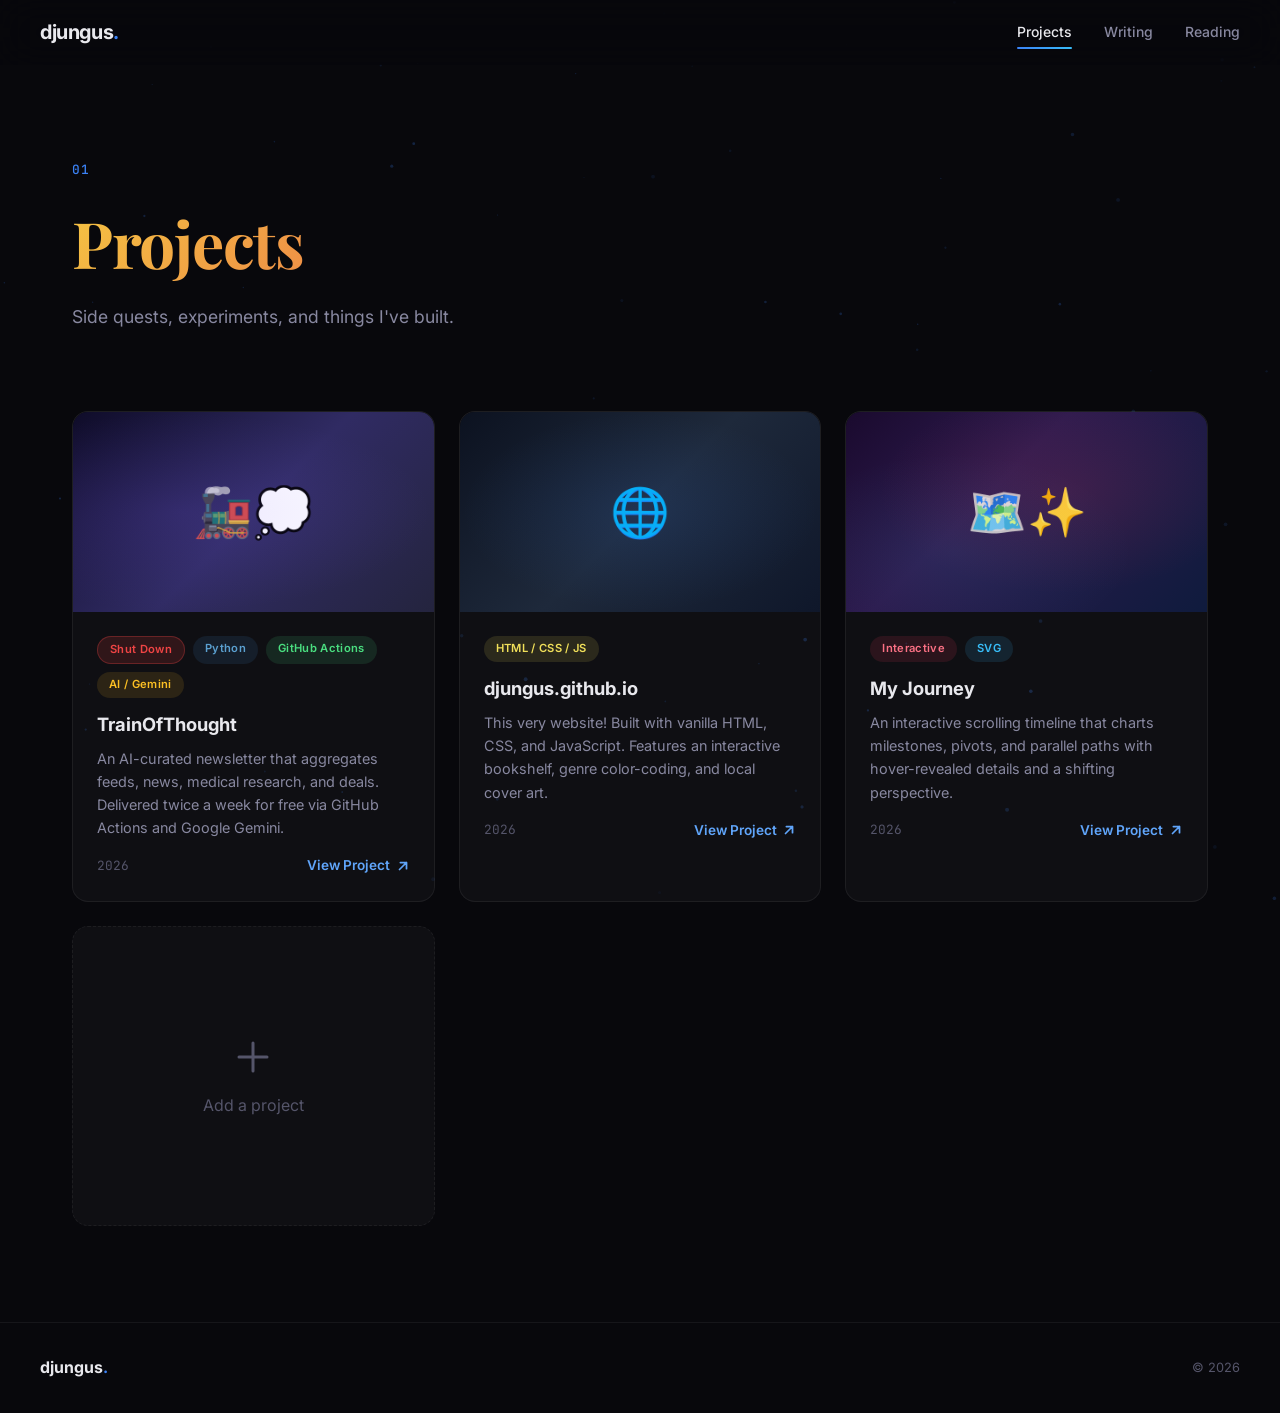
==== commit 00e01492: "Add shut down sticker to TrainOfThought project" ====
--- a/projects.html
+++ b/projects.html
@@ -52,6 +52,7 @@
         </div>
         <div class="card-content">
           <div class="card-tags">
+            <span class="tag tag-shutdown">Shut Down</span>
             <span class="tag tag-python">Python</span>
             <span class="tag tag-actions">GitHub Actions</span>
             <span class="tag tag-ai">AI / Gemini</span>
--- a/style.css
+++ b/style.css
@@ -97,13 +97,14 @@
 /* Side-by-side layout: text left, cards right */
 .hero-layout {
   display: flex;
-  align-items: flex-start;
+  flex-direction: row;
+  align-items: center;
   justify-content: space-between;
   gap: 4rem;
   max-width: 1200px;
   width: 100%;
 }
-.hero-content { max-width: 520px; flex-shrink: 0; }
+.hero-content { flex: 0 1 520px; max-width: 520px; }
 
 .hero-title {
   font-size: clamp(2.5rem, 6vw, 4.5rem); font-weight: 800;
--- a/projects.css
+++ b/projects.css
@@ -111,6 +111,7 @@
 .tag-interactive { background: rgba(244, 63, 94, 0.12); color: #fb7185; }
 .tag-svg { background: rgba(56, 189, 248, 0.12); color: #38bdf8; }
 .tag-html { background: rgba(241, 224, 90, 0.12); color: #f1e05a; }
+.tag-shutdown { background: rgba(239, 68, 68, 0.15); color: #ef4444; border: 1px solid rgba(239, 68, 68, 0.3); }
 
 .card-title { font-size: 1.15rem; font-weight: 700; margin-bottom: 0.5rem; }
 .card-description { font-size: 0.9rem; color: var(--text-secondary); line-height: 1.6; margin-bottom: 1rem; }
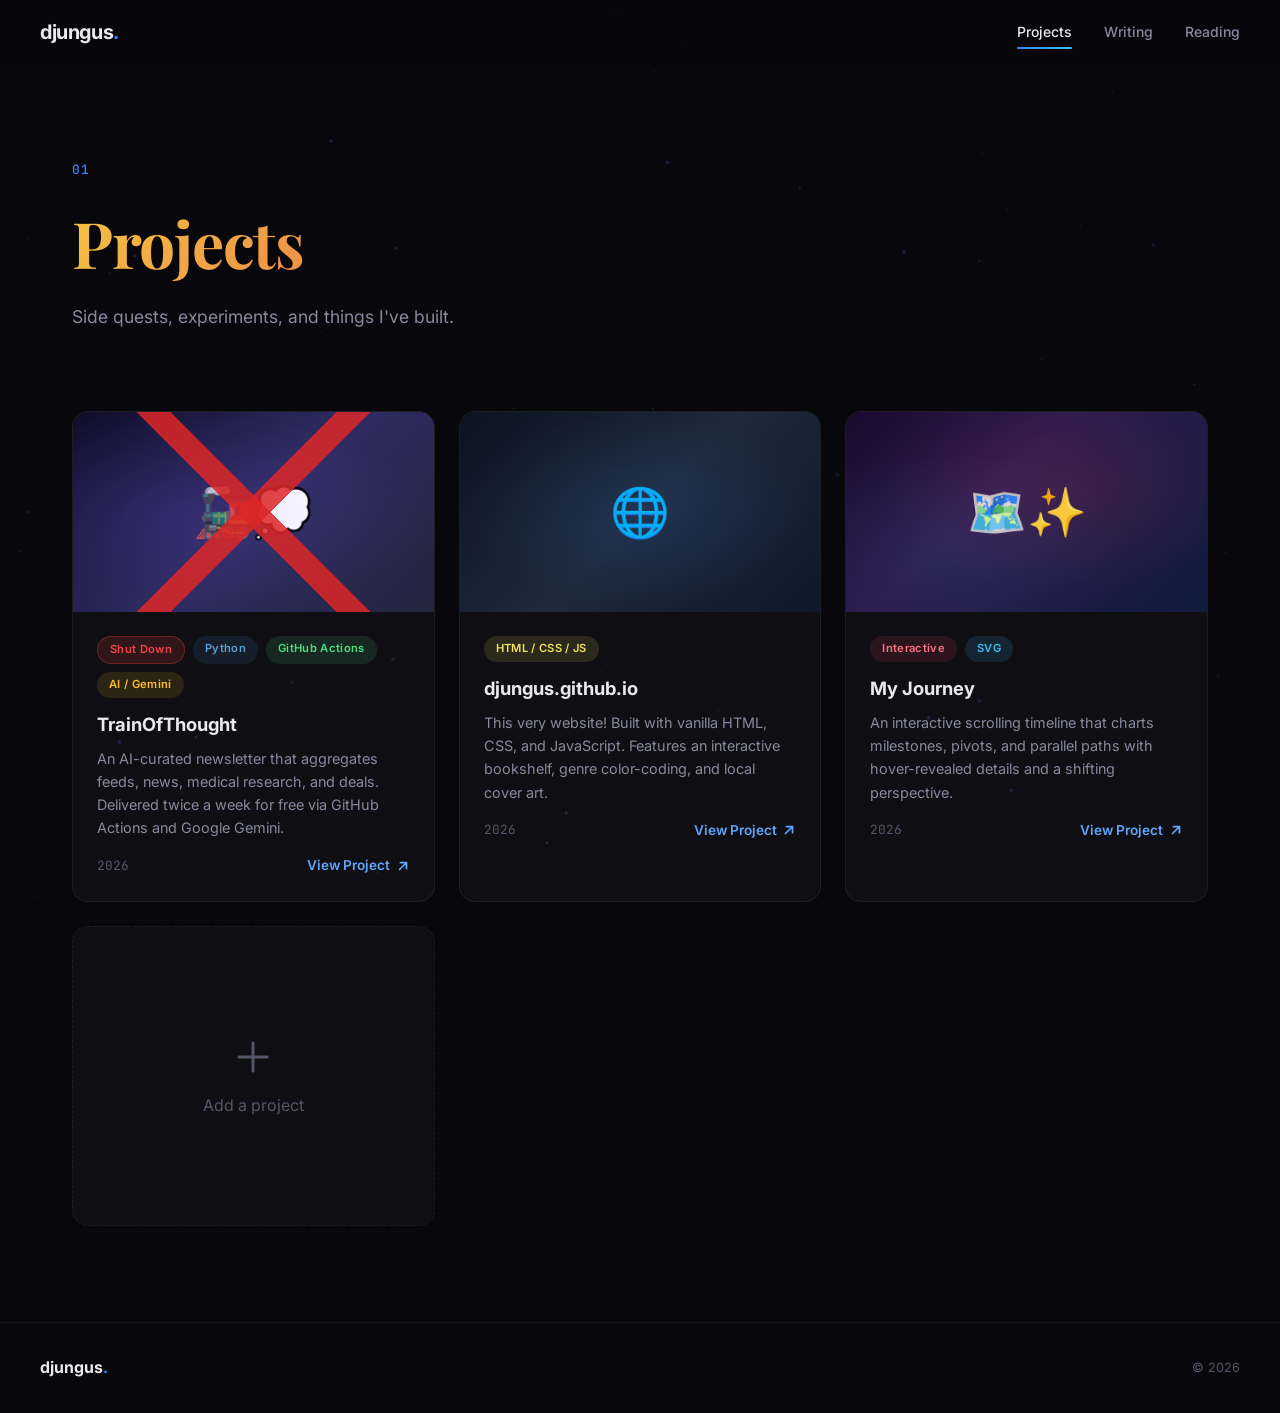
==== commit 414ce49a: "Add red X tape over TrainOfThought icon" ====
--- a/projects.html
+++ b/projects.html
@@ -48,7 +48,9 @@
       <!-- TrainOfThought Card -->
       <article class="project-card" data-tilt>
         <div class="card-image">
-          <div class="card-image-featured"></div>
+          <div class="card-image-featured">
+            <div class="tape-x"></div>
+          </div>
         </div>
         <div class="card-content">
           <div class="card-tags">
--- a/projects.css
+++ b/projects.css
@@ -59,6 +59,15 @@
 @keyframes float {
   0%, 100% { transform: translateY(0); }
   50% { transform: translateY(-8px); }
+}
+.tape-x {
+  position: absolute;
+  inset: 0;
+  z-index: 10;
+  background: 
+    linear-gradient(45deg, transparent 47%, rgba(220, 38, 38, 0.85) 47%, rgba(220, 38, 38, 0.85) 53%, transparent 53%),
+    linear-gradient(-45deg, transparent 47%, rgba(220, 38, 38, 0.85) 47%, rgba(220, 38, 38, 0.85) 53%, transparent 53%);
+  pointer-events: none;
 }
 
 /* djungus.github.io card image */
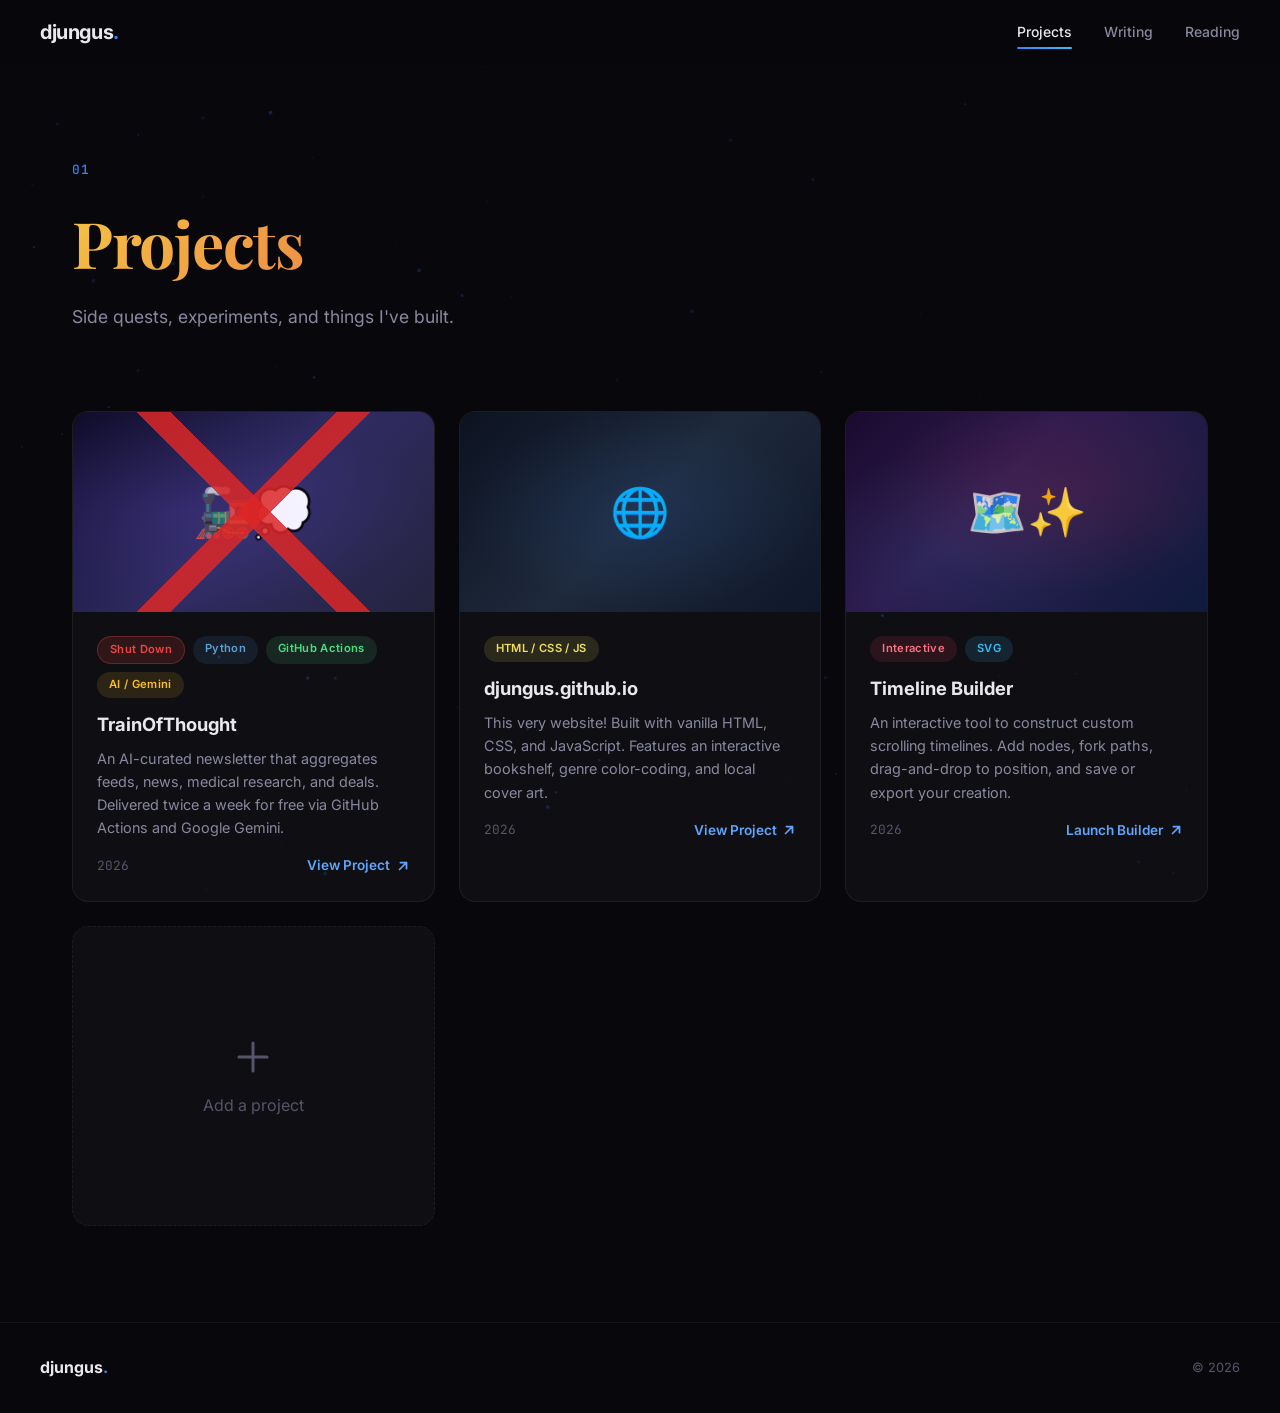
==== commit 62bff183: "Implement interactive Timeline Builder tool" ====
--- a/projects.html
+++ b/projects.html
@@ -102,12 +102,12 @@
             <span class="tag tag-interactive">Interactive</span>
             <span class="tag tag-svg">SVG</span>
           </div>
-          <h3 class="card-title">My Journey</h3>
-          <p class="card-description">An interactive scrolling timeline that charts milestones, pivots, and parallel paths with hover-revealed details and a shifting perspective.</p>
+          <h3 class="card-title">Timeline Builder</h3>
+          <p class="card-description">An interactive tool to construct custom scrolling timelines. Add nodes, fork paths, drag-and-drop to position, and save or export your creation.</p>
           <div class="card-footer">
             <span class="card-date">2026</span>
             <a href="timeline.html" class="card-link">
-              View Project
+              Launch Builder
               <svg width="14" height="14" viewBox="0 0 16 16" fill="none"><path d="M4 12L12 4M12 4H5M12 4v7" stroke="currentColor" stroke-width="2" stroke-linecap="round" stroke-linejoin="round"/></svg>
             </a>
           </div>
